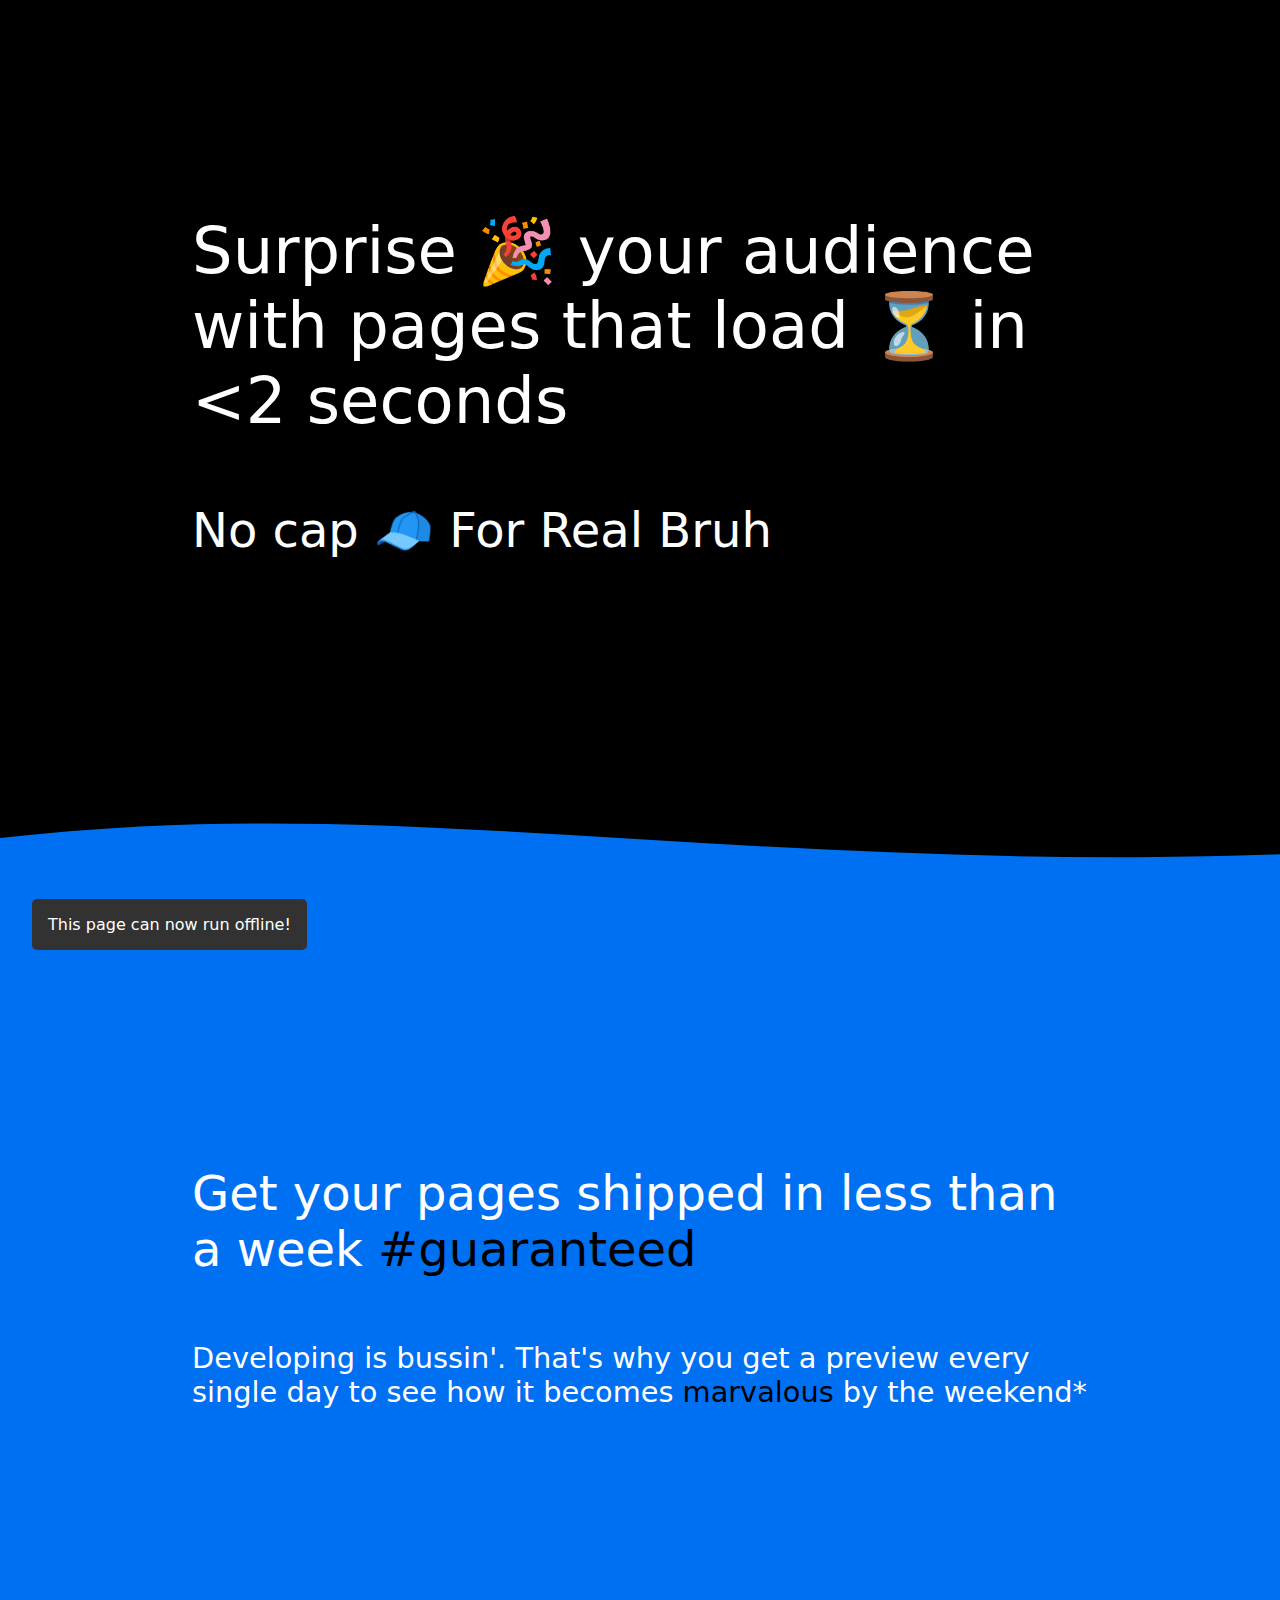
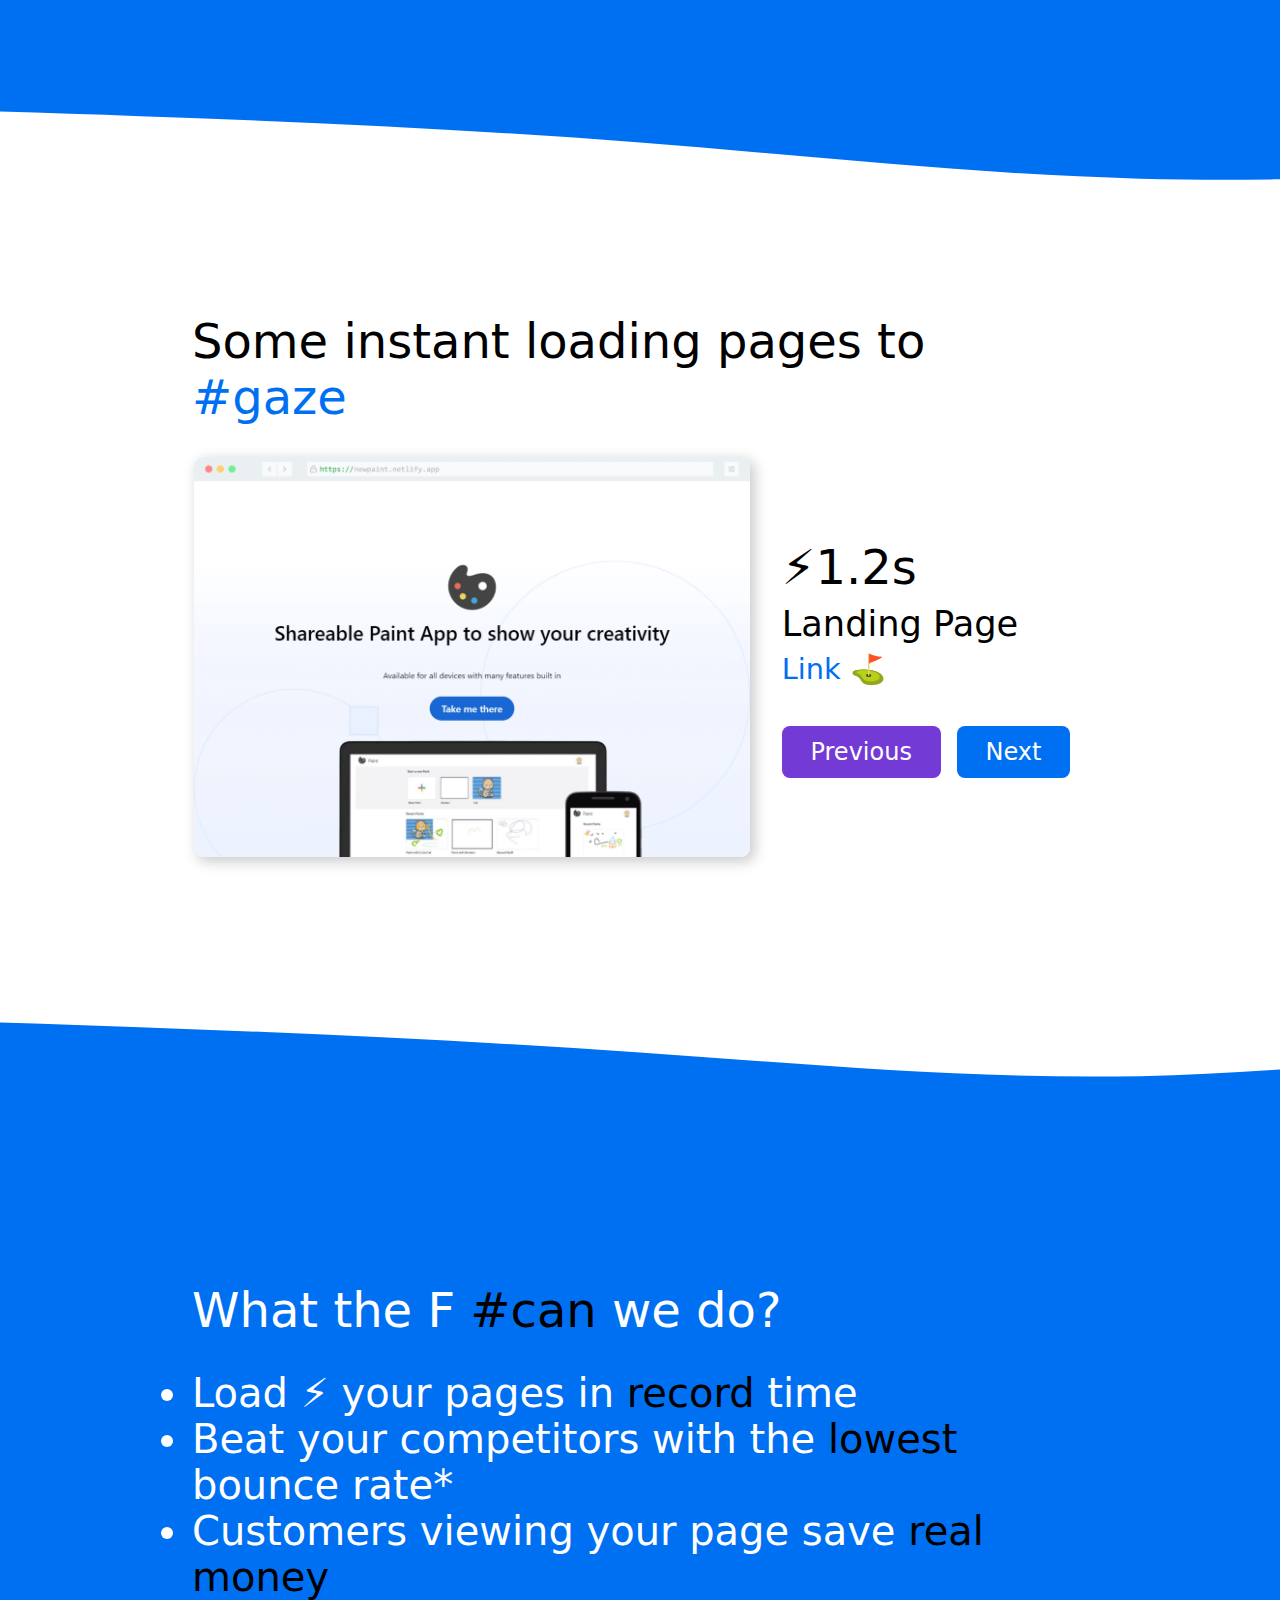
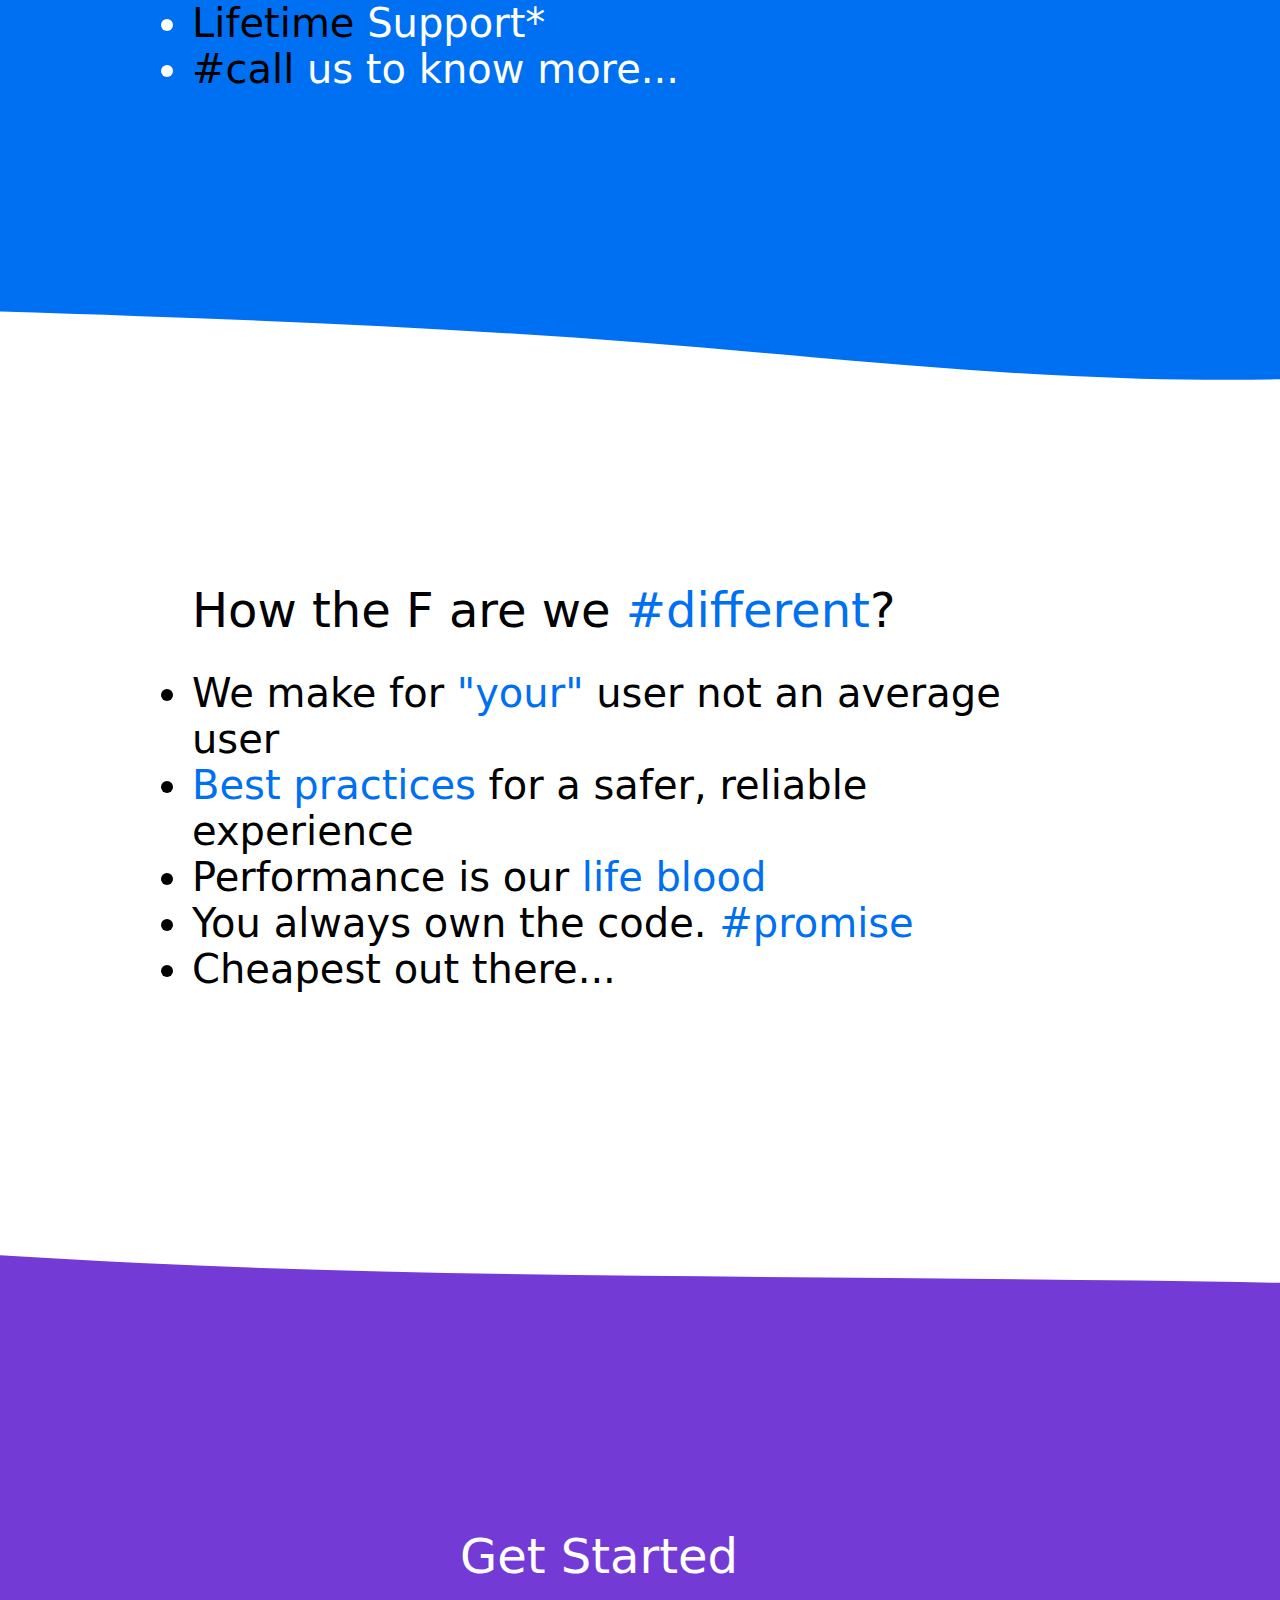
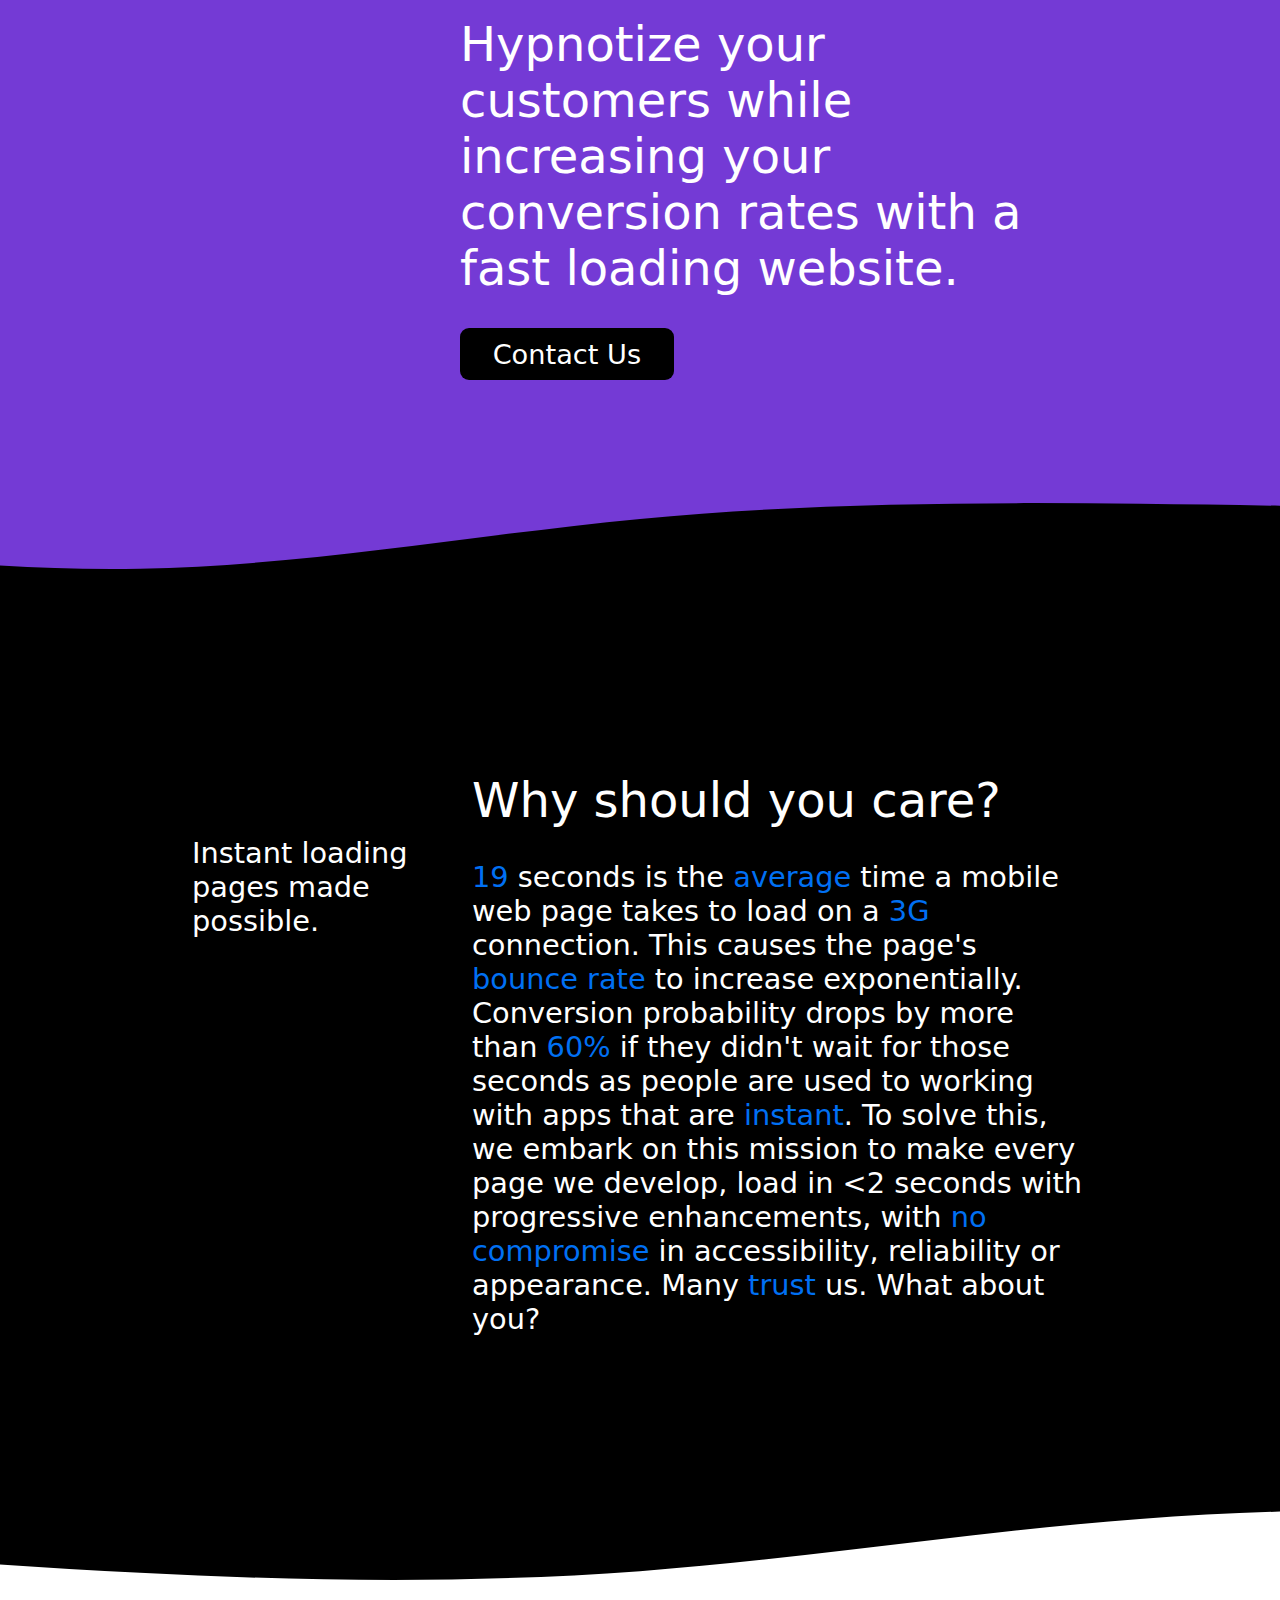
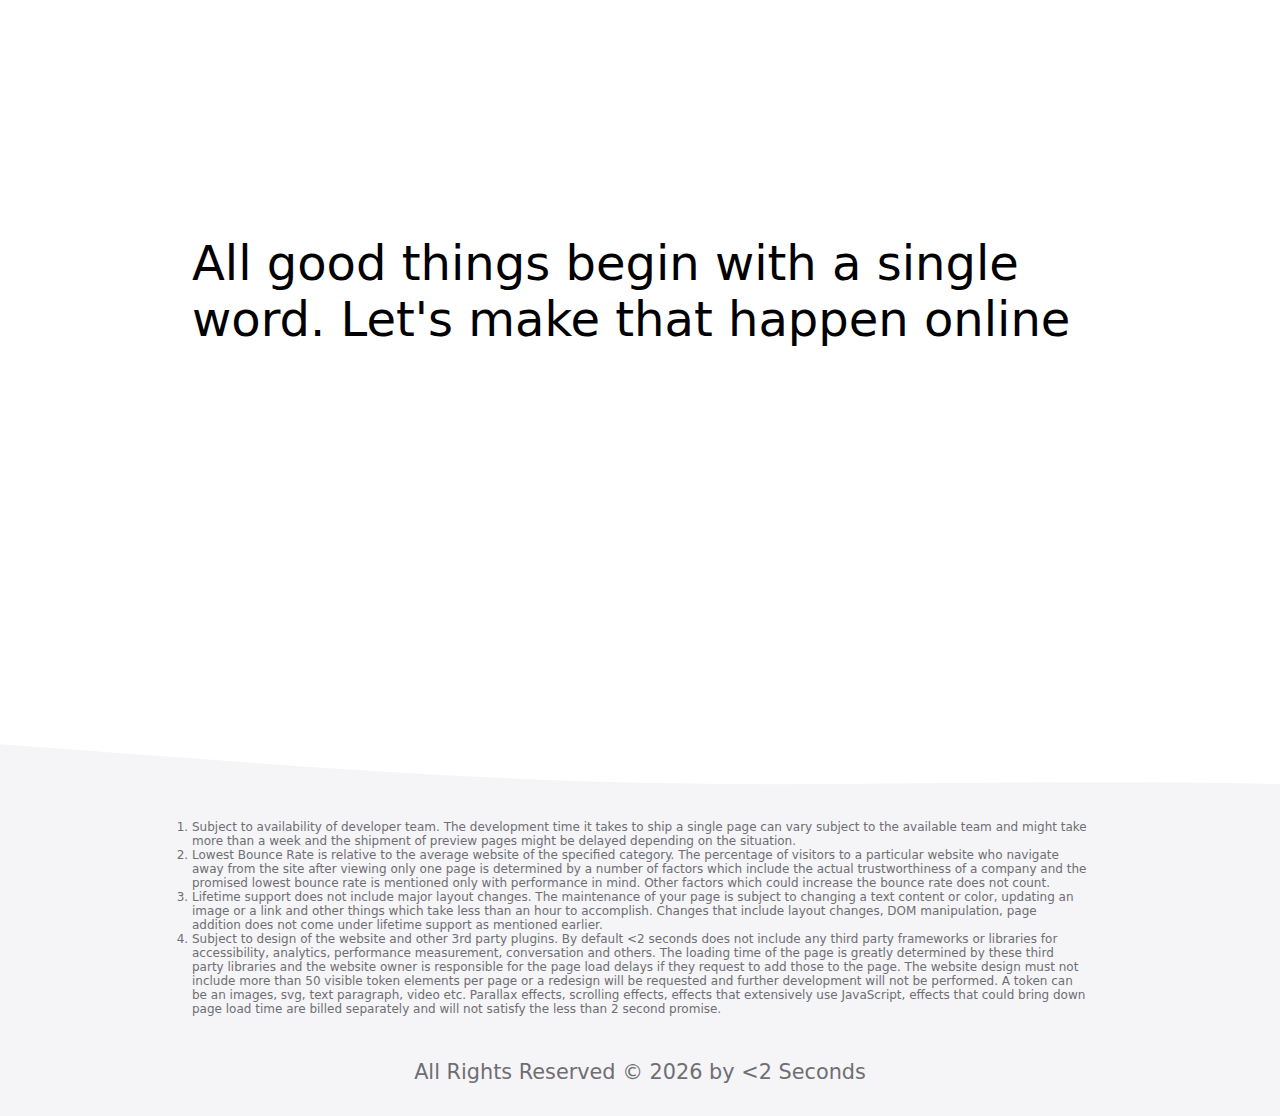
==== startPage.html @ ac59248f "Replaced hardcoded value `5` to `pages.length`" ====
<!DOCTYPE html>
<html lang="en">
<head>
    <meta charset="UTF-8">
    <meta name="viewport" content="width=device-width, initial-scale=1.0">
    <meta name="description" content="Bussin Pages that load in less than 2 seconds">
    <meta name="keywords" content="Less than 2 seconds. Load your pages in less than two seconds, 2 seconds, load">
    <meta name="theme-color" content="#000000"/>
    <link rel="shortcut icon" href="/favicon.ico" type="image/x-icon">
    <link rel="apple-touch-icon" href="/apple-touch-icon.png">
    <link rel="stylesheet" href="/style.css">
    <title>&lt;2 seconds</title>
</head>
<body>
    <div class="wrapper">
        <div class="firstSlide">

            <div class="slideContent paddingTop5RMo">
                <span class="flashLine firstFlashLine">
                    Surprise 🎉 your audience with pages that load ⏳ in <br> &lt;2 seconds
                </span>

                <span class="smallFlashLine">
                    No cap 🧢 For Real Bruh
                </span>
                <span class="extraSpace"></span>
            </div>
            <div class="section blackToBlue"></div>

        </div>
        <div class="firstSlide blueBG">
            <div class="slideContent">
                <span class="flashLine">
                    Get your pages shipped in less than a week <span class="black">#guaranteed</span>
                </span>

                <span class="descriptorFlashLine">
                    Developing is bussin'. That's why you get a preview every single day to see how it becomes <span class="black">marvalous</span> by the weekend*
                </span>
                <span class="extraSpace"></span>
            </div>
            <div class="section blueToWhite"></div>
        </div>
        <div class="secondSlide flexCenterAll">
            <div class="slideContent">
                <span class="flashLine">
                    Some instant loading pages to <span class="blue">#gaze</span>
                </span>

                <div class="sitesContainer">
                    <div class="contentPhase">
                        <div class="siteImageContainer">
                            <img loading="lazy" src="/pages/paint.webp" alt="Paint" height="400" width="556">
                        </div>
                        <div class="siteInfoContainer">
                            <span class="pageSpeed">⚡1.2s</span>
                            <span class="pageType">Landing Page</span>
                            <a class="pageLocation" rel="noopener noreferrer" href="https://newpaint.netlify.app">Link ⛳</a>
                            <div class="controlPhase">
                                <button type="button" class="prevButton" data-prev="1" aria-label="prev">Previous</button>
                                <button type="button" class="nextButton" data-prev="1" aria-label="next">Next</button>
                            </div>
                        </div>
                    </div>
                    
                </div>
                <span class="extraSpace"></span>
            </div>
            <div class="section whiteToBlue"></div>
        </div>
        <div class="secondSlide blueBG flexCenterAll">
            <div class="slideContent">
                <span class="flashLine">
                    What the F <span class="black">#can</span> we do?
                </span>

                <span class="smallerFlashLine">
                    <ul class="unorderedList">
                        <li>Load ⚡ your pages in <span class="black">record</span> time</li>
                        <li>Beat your competitors with the <span class="black">lowest</span> bounce rate*</li>
                        <li>Customers viewing your page save <span class="black">real money</span></li>
                        <li><span class="black">Lifetime</span> Support* </li>
                        <li><span class="black">#call</span> us to know more...</li>
                    </ul>
                </span>
                <span class="extraSpace"></span>
            </div>
            <div class="section blueToWhite"></div>
        </div>
        
        <div class="secondSlide flexCenterAll">
            <div class="slideContent">
                <span class="flashLine">
                    How the F are we <span class="blue">#different</span>?
                </span>

                <span class="smallerFlashLine">
                    <ul class="unorderedList">
                        <li>We make for <span class="blue">"your"</span> user not an average user</li>
                        <li><span class="blue">Best practices</span> for a safer, reliable experience</li>
                        <li>Performance is our <span class="blue">life blood</span></li>
                        <li>You always own the code. <span class="blue">#promise</span></li>
                        <li>Cheapest out there...</li>
                    </ul>
                </span>
                <span class="extraSpace"></span>
            </div>
            <div class="section whiteToPurple"></div>
        </div>
        
        <div class="secondSlide flexCenterAll purpleBG contactSlide">
            <div class="slideContent">
                <div class="aboutLeft">
                    <img loading="lazy" src="/lightning.webp" alt="Lightning" height="220" width="220">
                </div>
                <div class="aboutRight center">
                    <div class="flashLine">Get Started</div>
                    <div class="smallFlashLine">Hypnotize your customers while increasing your conversion rates with a fast loading website.</div>
                    <button type="button" aria-label="Contact Us" class="contactUsButton">Contact Us</button>
                </div>
            </div>
            <span class="extraSpace"></span>
            <div class="section purpleToBlack"></div>
        </div>
        
        <div class="secondSlide flexCenterAll blackBG">
            <div class="slideContent">
                <div class="whyLeft">
                    <img loading="lazy" src="/fullLogo.webp" alt="Full Logo" height="64" width="256">
                    <span class="descriptorFlashLine">
                        Instant loading pages made possible.
                    </span>
                </div>
                <div class="whyRight">
                    <div class="flashLine">
                        Why should you care?
                    </div>
                    <div class="descriptorFlashLine">
                        <span class="blue">19</span> seconds is the <span class="blue">average</span> time a mobile web page takes to load on a <span class="blue">3G</span> connection.
                        This causes the page's <span class="blue">bounce rate</span> to increase exponentially. 
                        Conversion probability drops by more than <span class="blue">60%</span> if they didn't wait for those seconds as people are used to working with apps that are <span class="blue">instant</span>. 
                        To solve this, we embark on this mission to make every page we develop, load in &lt;2 seconds with progressive enhancements, with <span class="blue">no compromise</span> in accessibility, reliability or appearance. 
                        Many <span class="blue">trust</span> us. What about you?
                    </div>
                </div>
            </div>
        </div>
        <div class="secondSlide flexCenterAll">
            <div class="slideContent">
                <span class="flashLine">All good things begin with a single word. Let's make that happen online</span>
                <div class="contactLogos">
                    <a href="https://facebook.com" rel="noopener noreferrer">
                        <img loading="lazy" src="/icons/facebook.svg" alt="Facebook" height="90" width="90">
                    </a>
                    <a href="https://instagram.com" rel="noopener noreferrer">
                        <img loading="lazy" src="/icons/instagram.svg" alt="instagram" height="90" width="90">
                    </a>
                    <a href="https://github.com" rel="noopener noreferrer">
                        <img loading="lazy" src="/icons/github.svg" alt="github" height="90" width="90">
                    </a>
                    <a href="mailto:tharunoptimus@proton.me" rel="noopener noreferrer">
                        <img loading="lazy" src="/icons/outlook.svg" alt="Mail" height="90" width="90">
                    </a>
                </div>
            </div>

            <div class="section blackToWhite"></div>
            <div class="section whiteToGray"></div>
        </div>

        <div class="secondSlide grayBG">
            <div class="slideContent">
                <ol class="asterisk">
                    <li>Subject to availability of developer team. The development time it takes to ship a single page can vary subject to the available team and might take more than a week and the shipment of preview pages might be delayed depending on the situation.</li>
                    <li>Lowest Bounce Rate is relative to the average website of the specified category. The percentage of visitors to a particular website who navigate away from the site after viewing only one page is determined by a number of factors which include the actual trustworthiness of a company and the promised lowest bounce rate is mentioned only with performance in mind. Other factors which could increase the bounce rate does not count.</li>
                    <li>Lifetime support does not include major layout changes. The maintenance of your page is subject to changing a text content or color, updating an image or a link and other things which take less than an hour to accomplish. Changes that include layout changes, DOM manipulation, page addition does not come under lifetime support as mentioned earlier.</li>
                    <li>Subject to design of the website and other 3rd party plugins. By default &lt;2 seconds does not include any third party frameworks or libraries for accessibility, analytics, performance measurement, conversation and others. The loading time of the page is greatly determined by these third party libraries and the website owner is responsible for the page load delays if they request to add those to the page. The website design must not include more than 50 visible token elements per page or a redesign will be requested and further development will not be performed. A token can be an images, svg, text paragraph, video etc. Parallax effects, scrolling effects, effects that extensively use JavaScript, effects that could bring down page load time are billed separately and will not satisfy the less than 2 second promise.</li>
                </ol>


                <div class="rightsReserved">All Rights Reserved © 2022 by &lt;2 Seconds</div>
            </div>
        </div>

    </div>
    <script defer>
        function stat(e){let t=` <div class="materialStatus"><span>${e}</span></div>`;t=(new DOMParser).parseFromString(t,"text/html"),t=t.querySelector("div.materialStatus"),document.body.appendChild(t),setTimeout(()=>{t.style.animation="closeMaterialStatus 0.2s linear 5s 1 forwards"},5e3)}let qs=e=>document.querySelector(e),pages=[{src:"/pages/paint.webp",speed:1.2,type:"Landing Page",location:"https://newpaint.netlify.app",name:"Paint"},{src:"/pages/blog.webp",speed:1.6,type:"Blog",location:"https://thatblog.netlify.app",name:"That Blog"},{src:"/pages/fire.webp",speed:1.7,type:"Brand Page",location:"https://fireoauth.netlify.app",name:"Fire OAuth"},{src:"/pages/cool.webp",speed:.8,type:"Code Generator",location:"https://coolsw.pages.dev",name:"Cool SW"},{src:"/pages/idly.webp",speed:1.4,type:"Landing Page",location:"https://idly1.netlify.app",name:"Idly"},{src:"/pages/privacy.webp",speed:1.1,type:"Brand Page",location:"https://privacydefenders.pages.dev",name:"Privacy Defenders"}],fa=e=>{let t="",a=pages[e-1];return t+=`<div class="contentPhase">\n<div class="siteImageContainer">\n<img src="${a.src}" alt="${a.name}" height="400" width="556">\n</div>\n<div class="siteInfoContainer">\n<span class="pageSpeed">⚡${a.speed}s</span>\n<span class="pageType">${a.type}</span>\n<a class="pageLocation" rel="noopener noreferrer" href="${a.location}">Link ⛳</a>\n<div class="controlPhase">\n<button type="button" class="prevButton" data-prev="${e}" aria-label="prev">Previous</button>\n<button type="button" class="nextButton" data-prev="${e}" aria-label="next">Next</button>\n</div>\n</div>\n</div>`,t};document.addEventListener("click",e=>{let t=e.target;if(t.classList.contains("prevButton")||t.classList.contains("nextButton")){let a=t.dataset.prev,n=a;t.classList.contains("prevButton")?n--:n++,n<=0&&(n=pages.length),n>pages.length&&(n=1);let s=fa(n);qs(".sitesContainer").innerHTML=s,e.stopPropagation()}}),qs(".rightsReserved").textContent=`All Rights Reserved © ${(new Date).getFullYear()} by <2 Seconds`;
    </script>
    <script defer>
        if ('serviceWorker' in navigator) {
            window.addEventListener('load', () => {
                navigator.serviceWorker.register('/sw.js')
                    .then((reg) => {
                        console.debug('Success: ', reg.scope)
                        if(localStorage.getItem("offline") != null) return
                        localStorage.setItem("offline", "true")
                        stat("This page can now run offline!")
                    })
                    .catch((err) => console.debug('Failure: ', err))
            })
        }
    </script>
</body>
</html>
---- style.css ----
:root {
    --black: #000000;
    --lightBlack: #444444;
    --veryLightBlack: #6e6e73;
    --white: #FFFFFF;
    --yellow: #ffc93a;
    --blue: #0070f3;
    --gray: #f5f5f7;
    --purple: #743ad5;
    --purpleHover: #672cce;
    --blueHover: #0066db;
    --backgroundRed: #f44336;
    --backgroundRedHover: #f32a1b;
    --boxShadowBlack: #44444444;
}

@font-face {
    font-family: "Regular";
    src: url(/regular.woff2) format("woff2");
    font-display: 500;
    font-display: swap;
}

body, html {
    margin: 0;
    padding: 0;
    min-height: 100vh;
    font-family: "Regular", system-ui, -apple-system, BlinkMacSystemFont, 'Segoe UI', Roboto, Oxygen, Ubuntu, Cantarell, 'Open Sans', 'Helvetica Neue', sans-serif;
    position: relative;
}

button {
    font-family: "Regular", system-ui, -apple-system, BlinkMacSystemFont, 'Segoe UI', Roboto, Oxygen, Ubuntu, Cantarell, 'Open Sans', 'Helvetica Neue', sans-serif;
}

span.extraSpace {
    height: 15vh;
}

.wrapper {
    min-height: 100vh;
    display: -webkit-box;
    display: -ms-flexbox;
    display: flex;
    -webkit-box-orient: vertical;
    -webkit-box-direction: normal;
        -ms-flex-direction: column;
            flex-direction: column;
}

.firstSlide {
    position: relative;
    background-color: var(--black);
    display: -webkit-box;
    display: -ms-flexbox;
    display: flex;
    -webkit-box-orient: vertical;
    -webkit-box-direction: normal;
        -ms-flex-direction: column;
            flex-direction: column;
    -webkit-box-align: center;
        -ms-flex-align: center;
            align-items: center;
    -webkit-box-pack: center;
        -ms-flex-pack: center;
            justify-content: center;
    min-height: 100vh;
    color: var(--white);
}

@media screen and (max-width: 480px) {
    .topBar { left: unset; }
}

.firstSlide .slideContent,
.secondSlide .slideContent {
    padding-top: 0.5rem;
    display: -webkit-box;
    display: -ms-flexbox;
    display: flex;
    -webkit-box-orient: vertical;
    -webkit-box-direction: normal;
        -ms-flex-direction: column;
            flex-direction: column;
    max-width: 70vw;
    margin: 0 auto;
}

.actualLine {
    display: -webkit-box;
    display: -ms-flexbox;
    display: flex;
    -ms-flex-wrap: wrap;
        flex-wrap: wrap;
    -webkit-box-align: center;
        -ms-flex-align: center;
            align-items: center;
}

.firstSlide .slideContent .flashLine.firstFlashLine {
    font-size: 4rem;
}


@media screen and (max-width: 480px) {
    .firstSlide .slideContent .flashLine.firstFlashLine {
        font-size: 3rem;
    }
    
}

.firstSlide .slideContent .flashLine{
    font-size: 3rem;
    padding-bottom: 4rem;
    -webkit-box-align: center;
        -ms-flex-align: center;
            align-items: center;
}

.secondSlide .slideContent .flashLine {
    font-size: 3rem;
    padding-bottom: 2rem;
    -webkit-box-align: center;
        -ms-flex-align: center;
            align-items: center;

}

.firstSlide .slideContent .smallFlashLine,
.secondSlide .slideContent .smallFlashLine {
    font-size: 2rem;
}

.firstSlide .slideContent .smallerFlashLine,
.secondSlide .slideContent .smallerFlashLine {
    font-size: 1.9rem;
}

.firstSlide .slideContent .descriptorFlashLine,
.secondSlide .slideContent .descriptorFlashLine {
    font-size: 1.8rem;
}

@media screen and (min-width: 1200px) {
    .firstSlide .slideContent .smallFlashLine,
    .secondSlide .slideContent .smallFlashLine {
        font-size: 3rem;
    }
    
    .firstSlide .slideContent .smallerFlashLine,
    .secondSlide .slideContent .smallerFlashLine {
        font-size: 2.5rem;
    }
    
}


.black {
    color: var(--black);
}

.blue {
    color: var(--blue);
}

.blueBG {
    background-color: var(--blue);
}

.purpleBG {
    background-color: var(--purple);
}

.section {
    position: absolute;
    bottom: 0;
    margin-top: 3rem;
    min-height: 100px;
    width: 100%;
}

.blackToBlue {
    background: no-repeat center center;
    background-image: url("data:image/svg+xml,%3Csvg id='visual' viewBox='0 0 4000 200' width='4000' height='200' xmlns='http://www.w3.org/2000/svg' xmlns:xlink='http://www.w3.org/1999/xlink' version='1.1'%3E%3Crect x='0' y='0' width='4000' height='200' fill='%23000'%3E%3C/rect%3E%3Cpath d='M0 185L166.7 156.3C333.3 127.7 666.7 70.3 1000 53C1333.3 35.7 1666.7 58.3 2000 78.5C2333.3 98.7 2666.7 116.3 3000 114.3C3333.3 112.3 3666.7 90.7 3833.3 79.8L4000 69L4000 201L3833.3 201C3666.7 201 3333.3 201 3000 201C2666.7 201 2333.3 201 2000 201C1666.7 201 1333.3 201 1000 201C666.7 201 333.3 201 166.7 201L0 201Z' fill='%230070f3' stroke-linecap='round' stroke-linejoin='miter'%3E%3C/path%3E%3C/svg%3E");
    background-size: cover;
}

.blueToWhite {
    background: no-repeat center center;
    background-image: url("data:image/svg+xml,%3Csvg id='visual' viewBox='0 0 4000 200' width='4000' height='200' xmlns='http://www.w3.org/2000/svg' xmlns:xlink='http://www.w3.org/1999/xlink' version='1.1'%3E%3Crect x='0' y='0' width='4000' height='200' fill='%230070f3'%3E%3C/rect%3E%3Cpath d='M0 4L166.7 8.2C333.3 12.3 666.7 20.7 1000 32.3C1333.3 44 1666.7 59 2000 85.2C2333.3 111.3 2666.7 148.7 3000 157.3C3333.3 166 3666.7 146 3833.3 136L4000 126L4000 201L3833.3 201C3666.7 201 3333.3 201 3000 201C2666.7 201 2333.3 201 2000 201C1666.7 201 1333.3 201 1000 201C666.7 201 333.3 201 166.7 201L0 201Z' fill='%23fff' stroke-linecap='round' stroke-linejoin='miter'%3E%3C/path%3E%3C/svg%3E");
    background-size: cover;
}

.whiteToBlue {
    background: no-repeat center center;
    background-image: url("data:image/svg+xml,%3Csvg id='visual' viewBox='0 0 4000 200' width='4000' height='200' xmlns='http://www.w3.org/2000/svg' xmlns:xlink='http://www.w3.org/1999/xlink' version='1.1'%3E%3Crect x='0' y='0' width='4000' height='200' fill='%23fff'%3E%3C/rect%3E%3Cpath d='M0 25L166.7 29.3C333.3 33.7 666.7 42.3 1000 54.3C1333.3 66.3 1666.7 81.7 2000 104.8C2333.3 128 2666.7 159 3000 152.3C3333.3 145.7 3666.7 101.3 3833.3 79.2L4000 57L4000 201L3833.3 201C3666.7 201 3333.3 201 3000 201C2666.7 201 2333.3 201 2000 201C1666.7 201 1333.3 201 1000 201C666.7 201 333.3 201 166.7 201L0 201Z' fill='%230070f3' stroke-linecap='round' stroke-linejoin='miter'%3E%3C/path%3E%3C/svg%3E");
    background-size: cover;
}

.whiteToPurple {
    background: no-repeat center center;
    background-image: url("data:image/svg+xml,%3Csvg id='visual' viewBox='0 0 4000 200' width='4000' height='200' xmlns='http://www.w3.org/2000/svg' xmlns:xlink='http://www.w3.org/1999/xlink' version='1.1'%3E%3Crect x='0' y='0' width='4000' height='200' fill='%23fff'%3E%3C/rect%3E%3Cpath d='M0 58L166.7 71C333.3 84 666.7 110 1000 126C1333.3 142 1666.7 148 2000 151.7C2333.3 155.3 2666.7 156.7 3000 161.2C3333.3 165.7 3666.7 173.3 3833.3 177.2L4000 181L4000 201L3833.3 201C3666.7 201 3333.3 201 3000 201C2666.7 201 2333.3 201 2000 201C1666.7 201 1333.3 201 1000 201C666.7 201 333.3 201 166.7 201L0 201Z' fill='%23743ad5' stroke-linecap='round' stroke-linejoin='miter'%3E%3C/path%3E%3C/svg%3E");
    background-size: cover;
}

.purpleToBlack {
    background: no-repeat center center;
    background-image: url("data:image/svg+xml,%3Csvg id='visual' viewBox='0 0 4000 200' width='4000' height='200' xmlns='http://www.w3.org/2000/svg' xmlns:xlink='http://www.w3.org/1999/xlink' version='1.1'%3E%3Crect x='0' y='0' width='4000' height='200' fill='%23743ad5'%3E%3C/rect%3E%3Cpath d='M0 45L166.7 69.7C333.3 94.3 666.7 143.7 1000 137.5C1333.3 131.3 1666.7 69.7 2000 37.8C2333.3 6 2666.7 4 3000 7.5C3333.3 11 3666.7 20 3833.3 24.5L4000 29L4000 201L3833.3 201C3666.7 201 3333.3 201 3000 201C2666.7 201 2333.3 201 2000 201C1666.7 201 1333.3 201 1000 201C666.7 201 333.3 201 166.7 201L0 201Z' fill='%23000' stroke-linecap='round' stroke-linejoin='miter'%3E%3C/path%3E%3C/svg%3E");
    background-size: cover;
}

.blackToWhite {
    background: no-repeat center center;
    background-image: url("data:image/svg+xml,%3Csvg id='visual' viewBox='0 0 4000 200' width='4000' height='200' xmlns='http://www.w3.org/2000/svg' xmlns:xlink='http://www.w3.org/1999/xlink' version='1.1'%3E%3Crect x='0' y='0' width='4000' height='200' fill='%23000'%3E%3C/rect%3E%3Cpath d='M0 70L166.7 84.7C333.3 99.3 666.7 128.7 1000 145.7C1333.3 162.7 1666.7 167.3 2000 142.3C2333.3 117.3 2666.7 62.7 3000 37.8C3333.3 13 3666.7 18 3833.3 20.5L4000 23L4000 201L3833.3 201C3666.7 201 3333.3 201 3000 201C2666.7 201 2333.3 201 2000 201C1666.7 201 1333.3 201 1000 201C666.7 201 333.3 201 166.7 201L0 201Z' fill='%23fff' stroke-linecap='round' stroke-linejoin='miter'%3E%3C/path%3E%3C/svg%3E");
    background-size: cover;
    bottom: unset;
    top: 0;
    margin-top: unset;
}

.whiteToGray {
    background: no-repeat center center;
    background-image: url("data:image/svg+xml,%3Csvg id='visual' viewBox='0 0 4000 200' width='4000' height='200' xmlns='http://www.w3.org/2000/svg' xmlns:xlink='http://www.w3.org/1999/xlink' version='1.1'%3E%3Crect x='0' y='0' width='4000' height='200' fill='%23fff'%3E%3C/rect%3E%3Cpath d='M0 36L166.7 48.2C333.3 60.3 666.7 84.7 1000 109.2C1333.3 133.7 1666.7 158.3 2000 165.7C2333.3 173 2666.7 163 3000 164.5C3333.3 166 3666.7 179 3833.3 185.5L4000 192L4000 201L3833.3 201C3666.7 201 3333.3 201 3000 201C2666.7 201 2333.3 201 2000 201C1666.7 201 1333.3 201 1000 201C666.7 201 333.3 201 166.7 201L0 201Z' fill='%23f5f5f7' stroke-linecap='round' stroke-linejoin='miter'%3E%3C/path%3E%3C/svg%3E");
    background-size: cover;
}

@media screen and (max-width: 480px) {
    .paddingTop5RMo {
        padding-top: 3rem;
    }
    .firstSlide .slideContent .flashLine,
    .secondSlide .slideContent .flashLine {
        font-size: 2.5rem;
        padding-bottom: 1rem;
    }
    
    .firstSlide .slideContent .smallFlashLine,
    .secondSlide .slideContent .smallFlashLine {
        font-size: 1.8rem;
    }
    
    .firstSlide .slideContent .smallerFlashLine,
    .secondSlide .slideContent .smallerFlashLine {
        font-size: 1.8rem;
    }
    
    .firstSlide .slideContent .descriptorFlashLine,
    .secondSlide .slideContent .descriptorFlashLine {
        font-size: 1.3rem;
    }
}

.flexCenter {
    display: -webkit-box;
    display: -ms-flexbox;
    display: flex;
    -webkit-box-pack: center;
        -ms-flex-pack: center;
            justify-content: center;
}

.secondSlide {
    background-color: var(--white);
    min-height: 100vh;
    position: relative;
}

.flexCenterAll {
    display: -webkit-box;
    display: -ms-flexbox;
    display: flex;
    -webkit-box-align: center;
        -ms-flex-align: center;
            align-items: center;
    -webkit-box-pack: center;
        -ms-flex-pack: center;
            justify-content: center;
}

.sitesContainer {
    display: -webkit-box;
    display: -ms-flexbox;
    display: flex;
    -webkit-box-orient: vertical;
    -webkit-box-direction: normal;
        -ms-flex-direction: column;
            flex-direction: column;
    -webkit-box-align: center;
        -ms-flex-align: center;
            align-items: center;
    -webkit-box-pack: center;
        -ms-flex-pack: center;
            justify-content: center;
}

.contentPhase {
    display: -webkit-box;
    display: -ms-flexbox;
    display: flex;
    -webkit-box-align: center;
        -ms-flex-align: center;
            align-items: center;
    -webkit-box-pack: center;
        -ms-flex-pack: center;
            justify-content: center;
}

.contentPhase img {
    width: auto;
    border-radius: 9px;
    -webkit-box-shadow: 4px 4px 13px 1px var(--boxShadowBlack);
            box-shadow: 4px 4px 13px 1px var(--boxShadowBlack);
}

.contentPhase .siteInfoContainer {
    padding-left: 2rem;
    display: -webkit-box;
    display: -ms-flexbox;
    display: flex;
    -webkit-box-orient: vertical;
    -webkit-box-direction: normal;
        -ms-flex-direction: column;
            flex-direction: column;
    font-size: 1.8rem;
}

.controlPhase {
    display: -webkit-box;
    display: -ms-flexbox;
    display: flex;
    -webkit-box-align: center;
        -ms-flex-align: center;
            align-items: center;
    padding-top: 2rem;
}

.controlPhase button {
    padding: 0.5em 1.2em;
    border: 0;
    border-radius: 8px;
    font-size: 1.5rem;
    color: var(--white);
    margin-right: 1rem;
    cursor: pointer;
}

@media screen and (max-width: 480px) {

    .controlPhase {
        padding-top: 0.8rem;
    }
    .controlPhase button {
        font-size: 1.1rem;
    }
}

.controlPhase button:active {
    -webkit-transform: translateY(3px);
        -ms-transform: translateY(3px);
            transform: translateY(3px);
    -webkit-transition: -webkit-transform 0.1s linear;
    transition: -webkit-transform 0.1s linear;
    -o-transition: transform 0.1s linear;
    transition: transform 0.1s linear;
    transition: transform 0.1s linear, -webkit-transform 0.1s linear;
}

.prevButton {
    background-color: var(--purple);
}

.nextButton {
    background-color: var(--blue);
}

.prevButton:hover {
    background-color: var(--purpleHover);
}

.nextButton:hover {
    background-color: var(--blueHover);
}

.pageSpeed, .pageType, .pageLocation {
    padding-bottom: 0.5rem;
}

.pageSpeed {
    font-size: 3rem;
}

.pageType {
    font-size: 2.2rem;
}

.pageLocation {
    text-decoration: none;
    color: var(--blue);
    font-size: 1.8rem;
}

@media screen and ( min-height: 1000px ) { 
    .contentPhase img {
        height: 350px;
    }
    .contentPhase {
        -webkit-box-orient: vertical;
        -webkit-box-direction: normal;
            -ms-flex-direction: column;
                flex-direction: column;
    }
    .siteInfoContainer {
        padding-top: 0.5rem;
    }
    .pageSpeed, .pageType, .pageLocation {
        text-align: center;
    }
}

@media screen and ( min-height: 1100px ) { 
    .contentPhase img {
        height: 500px;
    }
}

@media screen and ( min-height: 1300px ) { 
    .contentPhase img {
        height: 600px;
    }
    .siteInfoContainer {
        padding-top: 2rem;
    }
}

@media screen and (max-width: 480px) {
    .contentPhase img {
        height: 230px;
    }
    .contentPhase {
        -webkit-box-orient: vertical;
        -webkit-box-direction: normal;
            -ms-flex-direction: column;
                flex-direction: column;
    }
    .siteInfoContainer {
        padding-top: 0.5rem;
    }
    .pageSpeed, .pageType, .pageLocation {
        text-align: center;
    }
    .pageSpeed {
        font-size: 1.4rem;
    }

    .pageType {
        font-size: 1.2rem;
    }

    .pageLocation {
        font-size: 1.1rem;
    }
    .contentPhase .siteInfoContainer {
        padding-left: unset;
    }
}

@media screen and (max-width: 300px) {
    .contentPhase img {
        height: 128px;
    }
}

.secondSlide.blueBG {
    background-color: var(--blue);
    color: var(--white);
}

.secondSlide.purpleBG {
    background-color: var(--purple);
    color: var(--white);
}

.secondSlide.blackBG {
    background-color: var(--black);
    color: var(--white);
}

.secondSlide.grayBG {
    background-color: var(--gray);
    color: var(--veryLightBlack);
    min-height: unset;
}

.secondSlide.purpleBG .slideContent,
.secondSlide.blackBG .slideContent  {
    display: -webkit-box;
    display: -ms-flexbox;
    display: flex;
    -webkit-box-align: start;
        -ms-flex-align: start;
            align-items: flex-start;
    -webkit-box-pack: center;
        -ms-flex-pack: center;
            justify-content: center;
    -webkit-box-orient: horizontal;
    -webkit-box-direction: normal;
        -ms-flex-direction: row;
            flex-direction: row;
}

.unorderedList {
    padding-left: 0;
    margin: 0;
}

.aboutLeft {
    padding-right: 3rem;
}

.aboutLeft img {
    border-radius: 14px;
}

@media screen and (max-width: 480px) {
    .secondSlide.purpleBG .slideContent,
    .secondSlide.blackBG .slideContent  {
        -webkit-box-orient: vertical;
        -webkit-box-direction: normal;
            -ms-flex-direction: column;
                flex-direction: column;
    }
    .aboutLeft img {
        height: 120px;
        width: 120px;
    }
    .whyLeft {
        padding-right: unset;
    }
    .aboutLeft {
        padding-right: unset;
        display: -webkit-box;
        display: -ms-flexbox;
        display: flex;
        width: 100%;
        -webkit-box-pack: center;
            -ms-flex-pack: center;
                justify-content: center;
        -webkit-box-align: center;
            -ms-flex-align: center;
                align-items: center;
    }
    .center {
        text-align: center;
    }
}

.contactUsButton {
    background-color: var(--black);
    padding: 0.4em 1.2em;
    border: 0;
    border-radius: 9px;
    color: var(--white);
    margin-top: 2rem;
    font-size: 1.7rem;
    cursor: pointer;
}

.contactUsButton:hover {
    background-color: rgba(0, 0, 0, 0.462);
}

.whyLeft {
    display: -webkit-box;
    display: -ms-flexbox;
    display: flex;
    -webkit-box-orient: vertical;
    -webkit-box-direction: normal;
        -ms-flex-direction: column;
            flex-direction: column;
    padding-right: 1.5rem;
    padding-bottom: 1rem;
}

@media screen and ( min-height: 1000px ) { 
    .secondSlide.blackBG .slideContent  {
        -webkit-box-orient: vertical;
        -webkit-box-direction: normal;
            -ms-flex-direction: column;
                flex-direction: column;
    }
}

.contactLogos {
    display: -webkit-box;
    display: -ms-flexbox;
    display: flex;
    -webkit-box-align: center;
        -ms-flex-align: center;
            align-items: center;
}

@media screen and (max-width: 480px) {
    .contactLogos img {
        height: 60px;
        width: 60px;
    }
}

.asterisk {
    padding-left: 0;
    font-size: 0.75rem;
}

.rightsReserved {
    text-align: center;
    font-size: 1.3rem;
    padding-top: 2rem;
    padding-bottom: 2rem;
}

@media (width: 540px), (width: 720px) {
    .contentPhase {
        -webkit-box-orient: vertical;
        -webkit-box-direction: normal;
            -ms-flex-direction: column;
                flex-direction: column;
    }
    .contentPhase img {
        height: auto;
        width: 500px;
    }
    .aboutLeft img {
        height: 170px;
        width: 170px;
    }
    .contactSlide {
        -webkit-box-orient: vertical;
        -webkit-box-direction: normal;
            -ms-flex-direction: column;
                flex-direction: column;
    }
    span.extraSpace {
        height: 20vh;
    }
}

@media (width: 320px) {
    span.extraSpace {
        height: 20vh;
    }
}

.materialStatus {
    position: fixed;
    bottom: -50px;
    display: -webkit-box;
    display: -ms-flexbox;
    display: flex;
    padding: 1rem;
    border: 0;
    border-radius: 5px;
    background-color: #323232;
    color: white;
    left: 2rem;
    animation: closeMaterialStatus 0.2s linear 1 reverse forwards;
}

@media screen and (max-width: 480px) {
    .materialStatus {
        width: 85vw;
        left: 50%;
        -webkit-transform: translate(-50%);
            -ms-transform: translate(-50%);
                transform: translate(-50%);
    }
}

@-webkit-keyframes closeMaterialStatus {
    0% {
        bottom: 30px;
    }
    25% {
        bottom: 15px;
    }
    50% {
        bottom: 0px;
    }
    75% {
        bottom: -30px;
    }
    100% {
        bottom: -50px;
    }
}

@keyframes closeMaterialStatus {
    0% {
        bottom: 30px;
    }
    25% {
        bottom: 15px;
    }
    50% {
        bottom: 0px;
    }
    75% {
        bottom: -30px;
    }
    100% {
        bottom: -50px;
    }
}
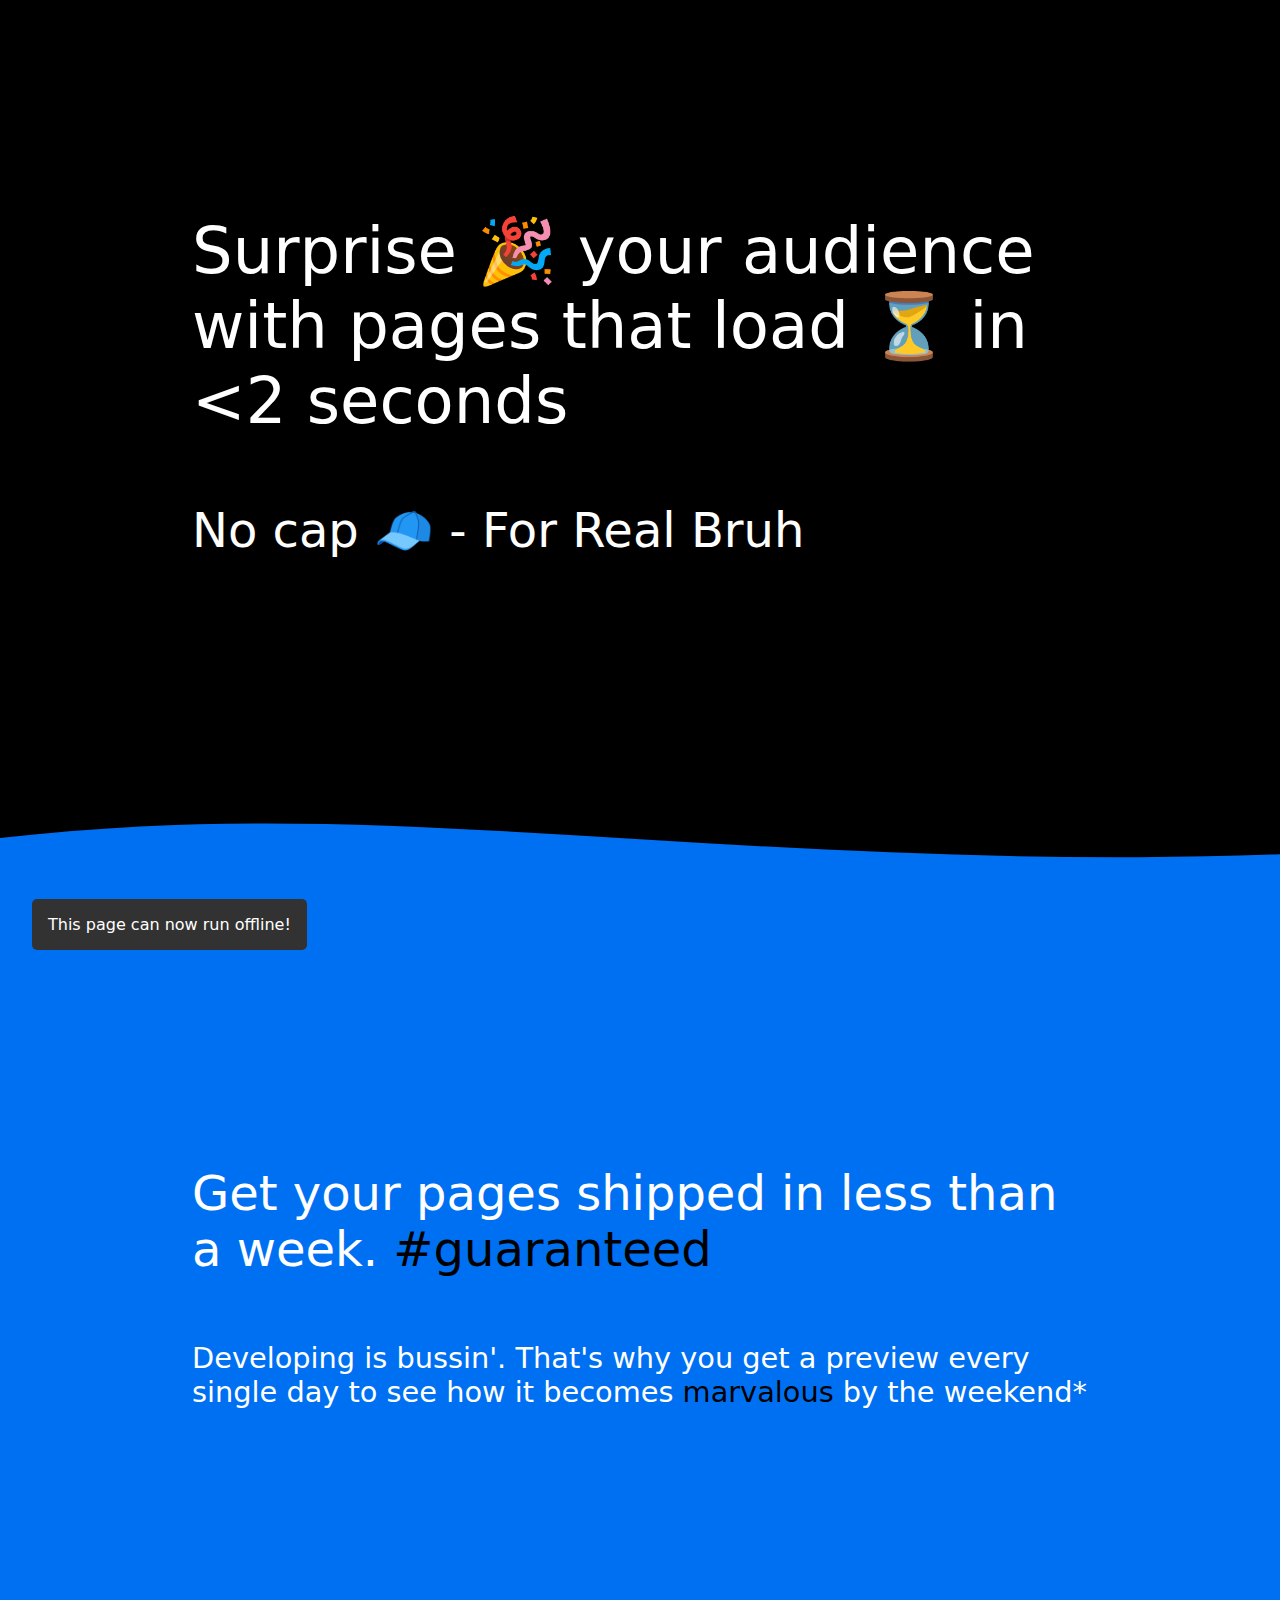
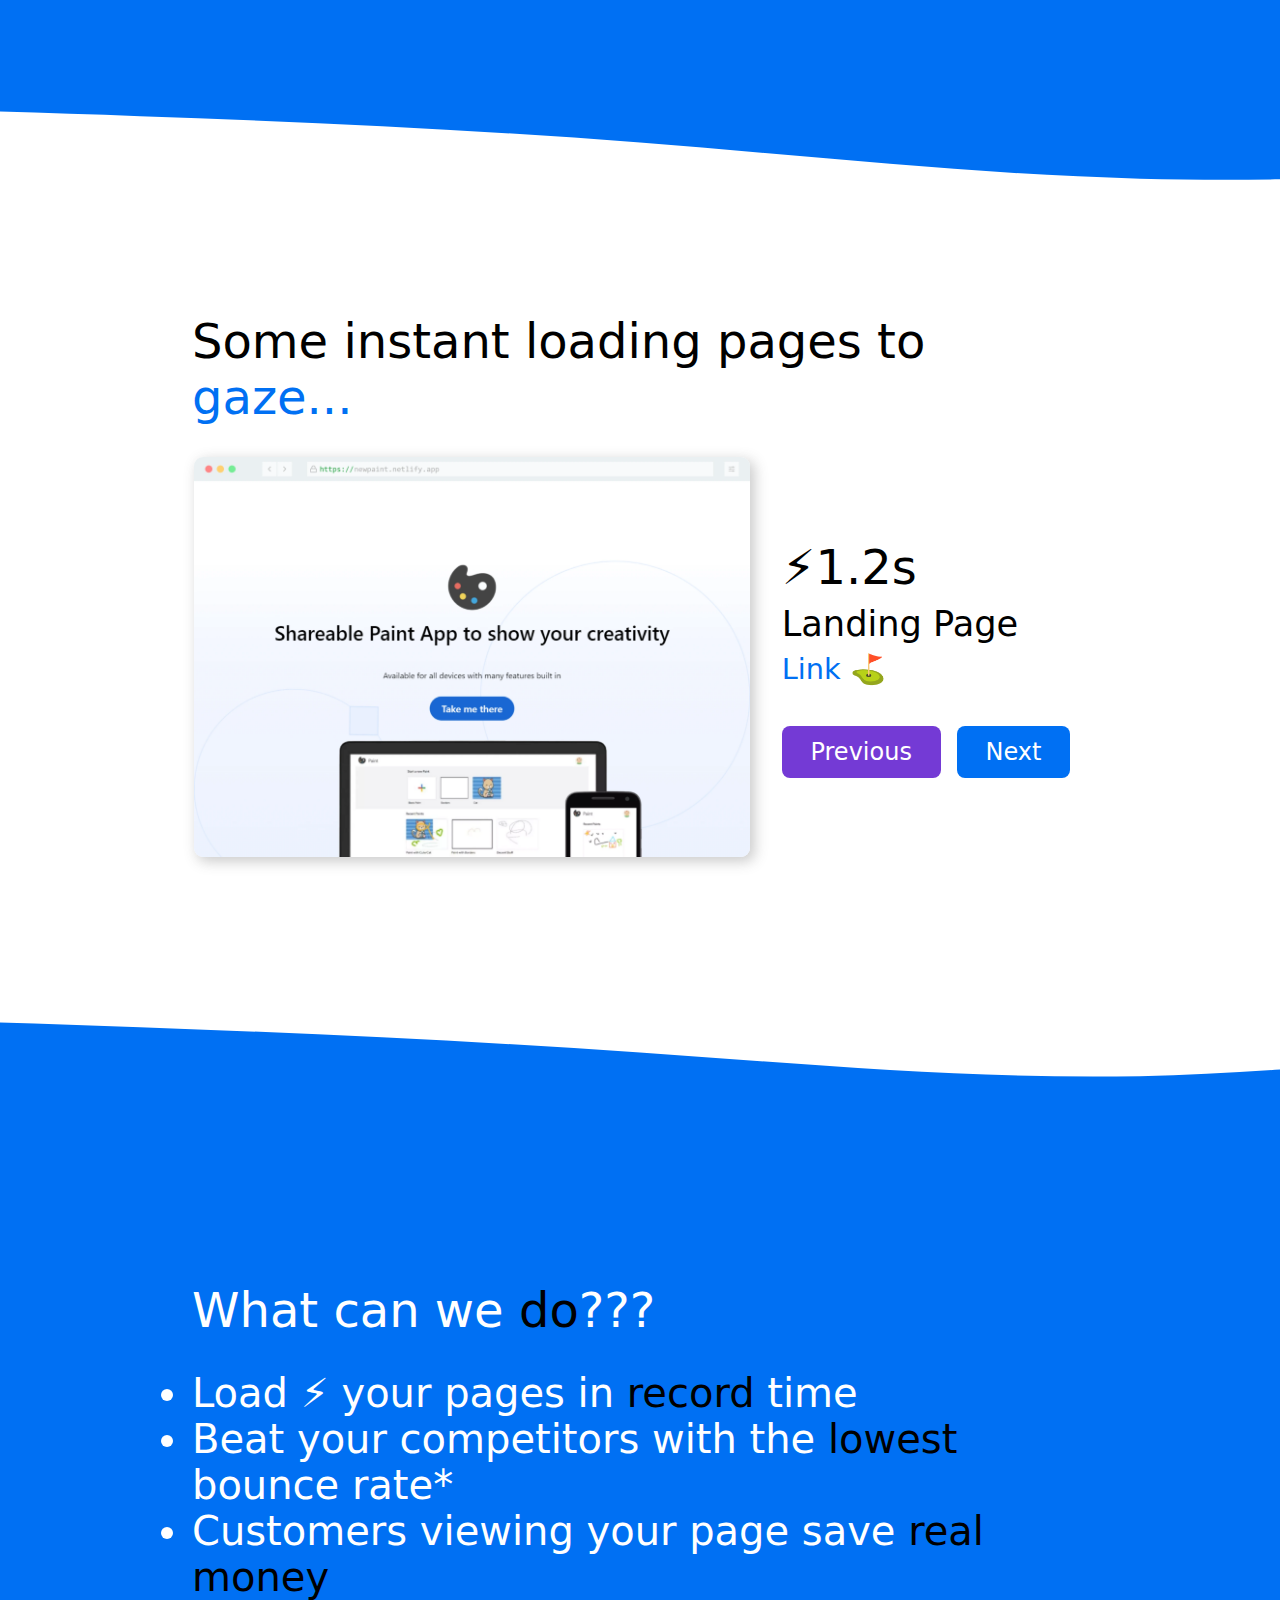
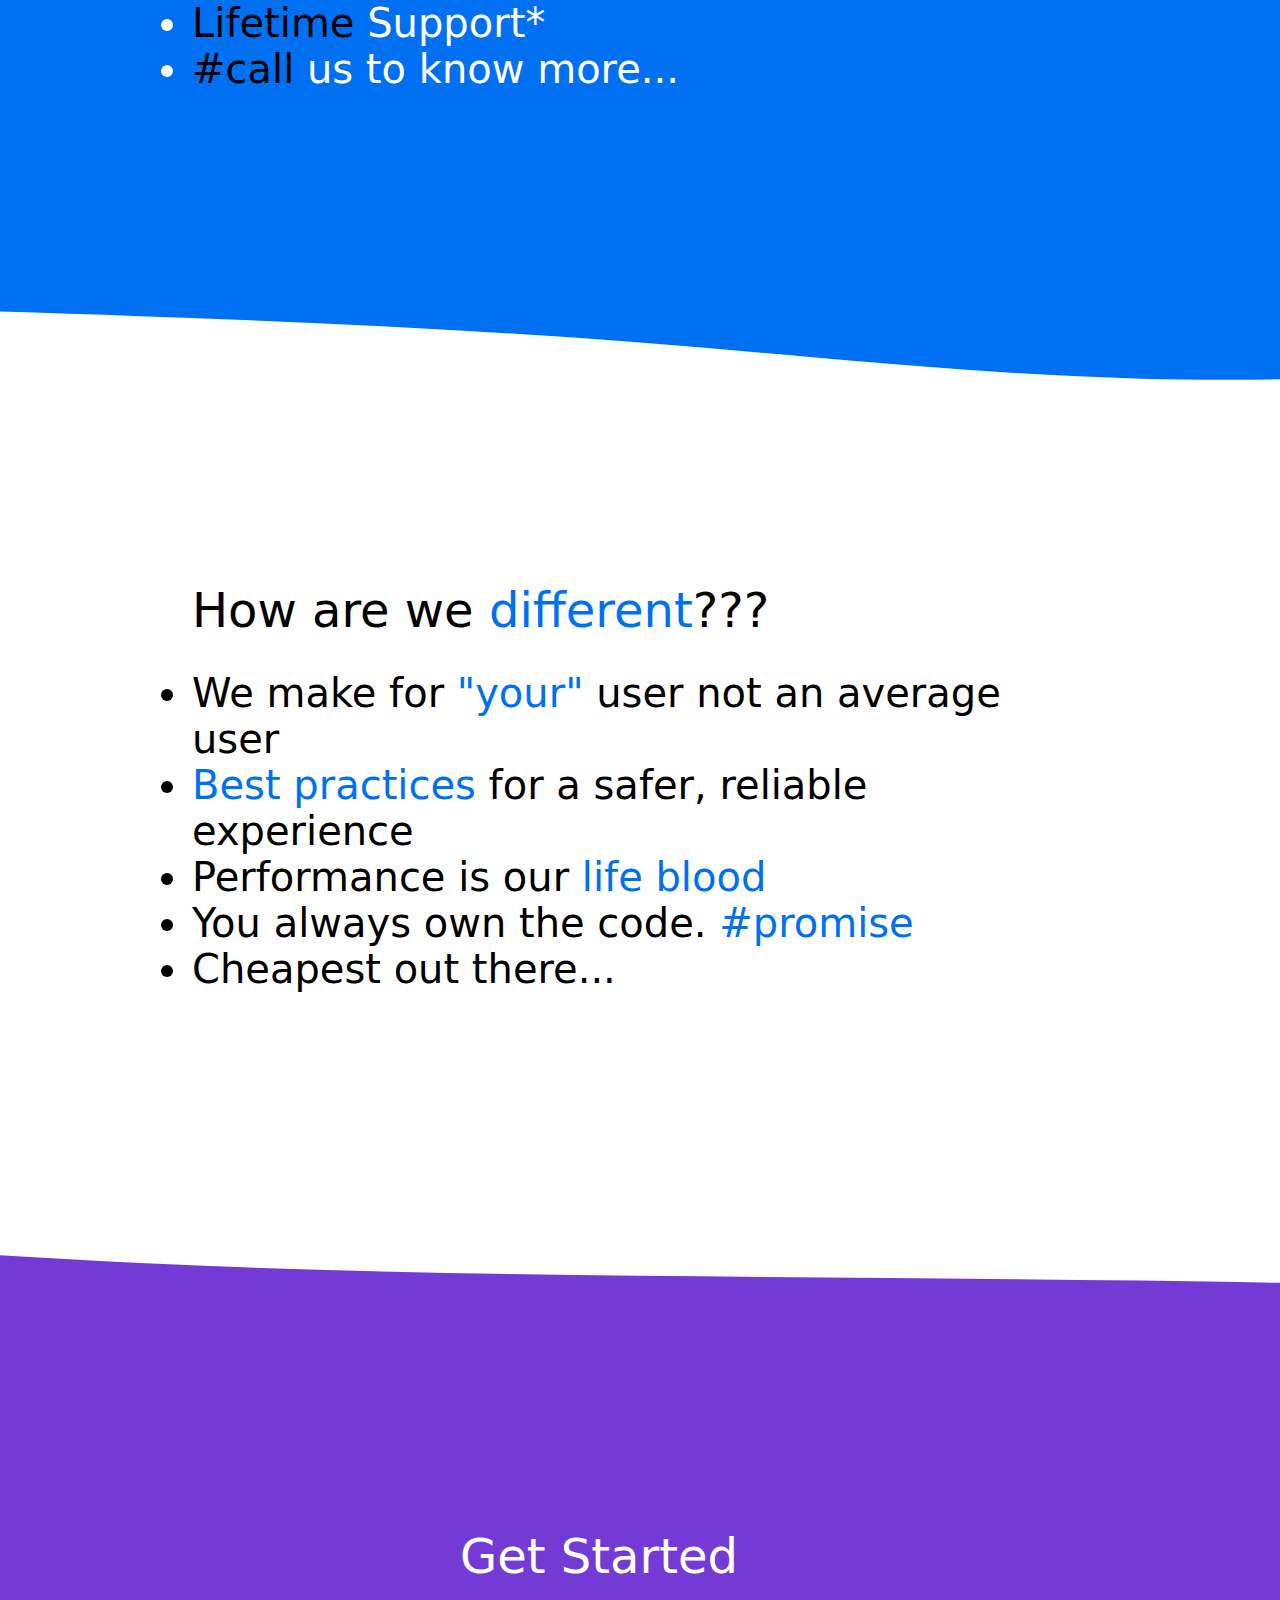
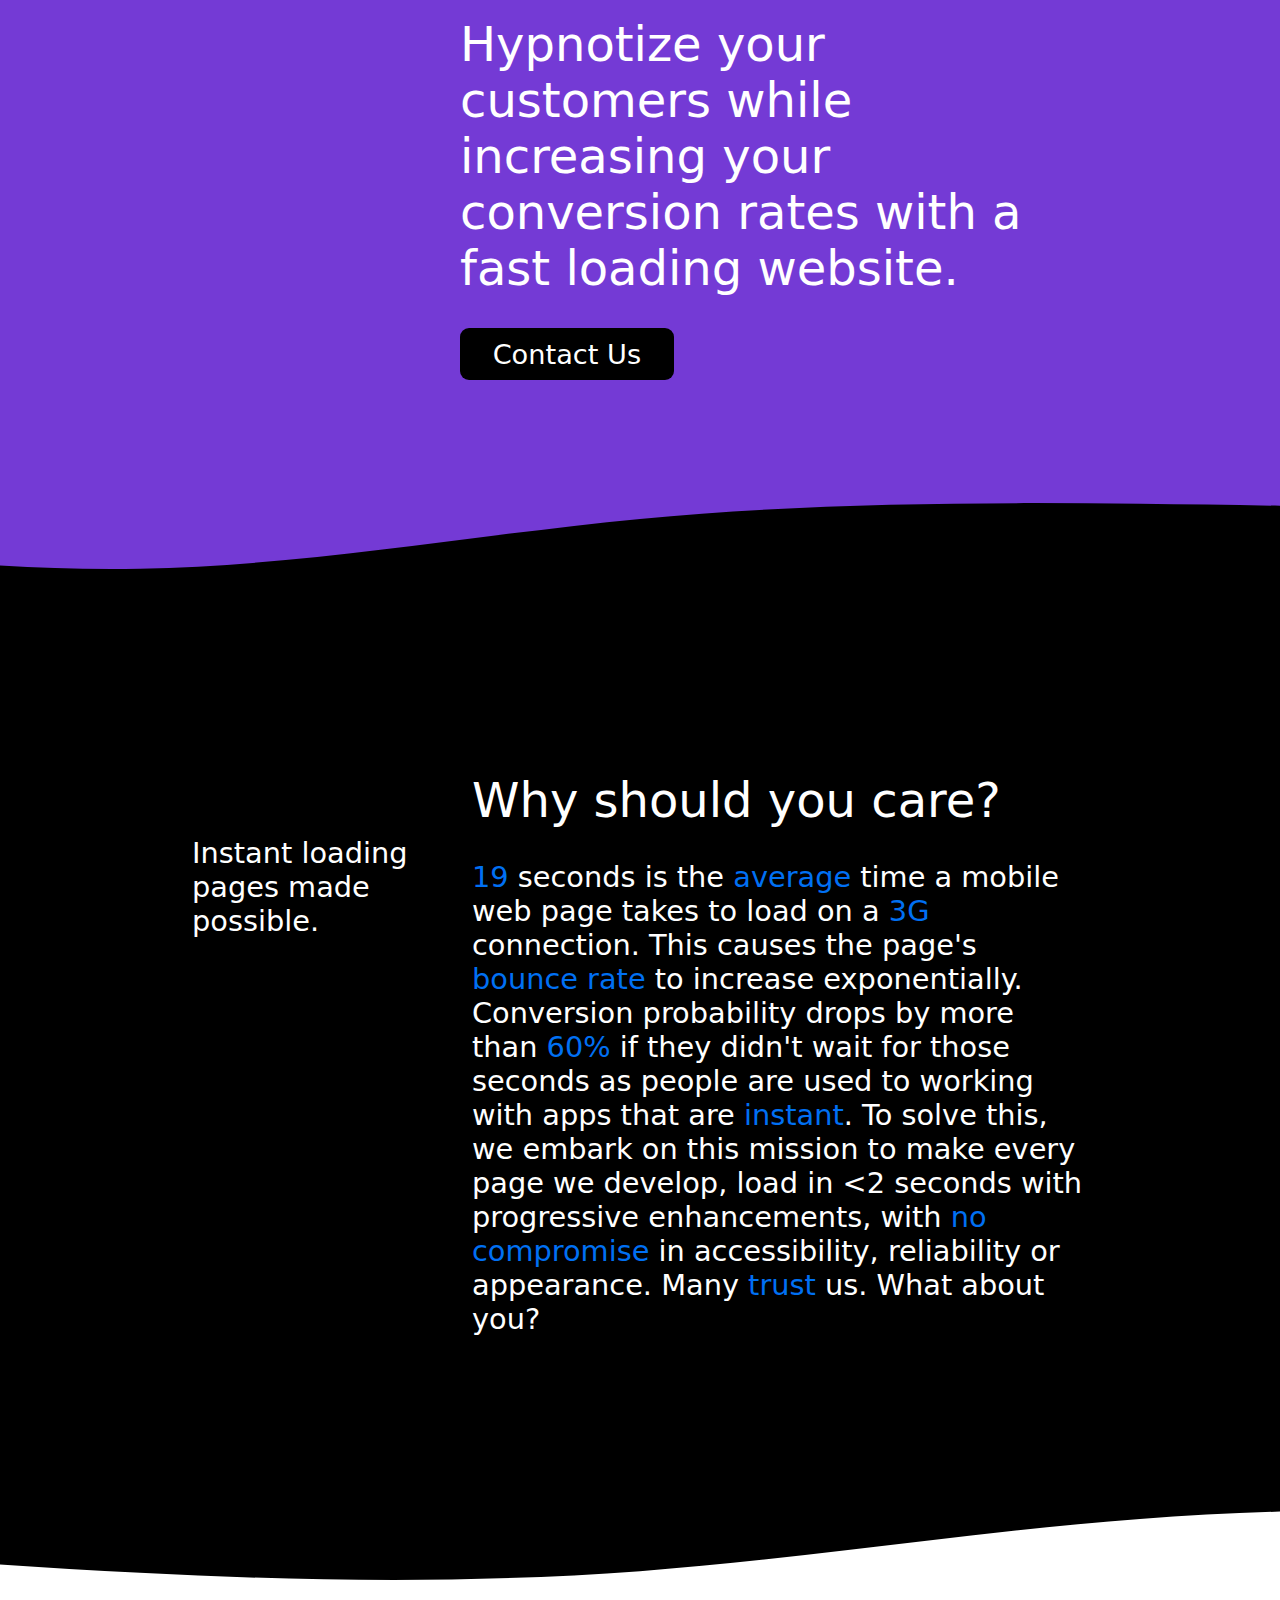
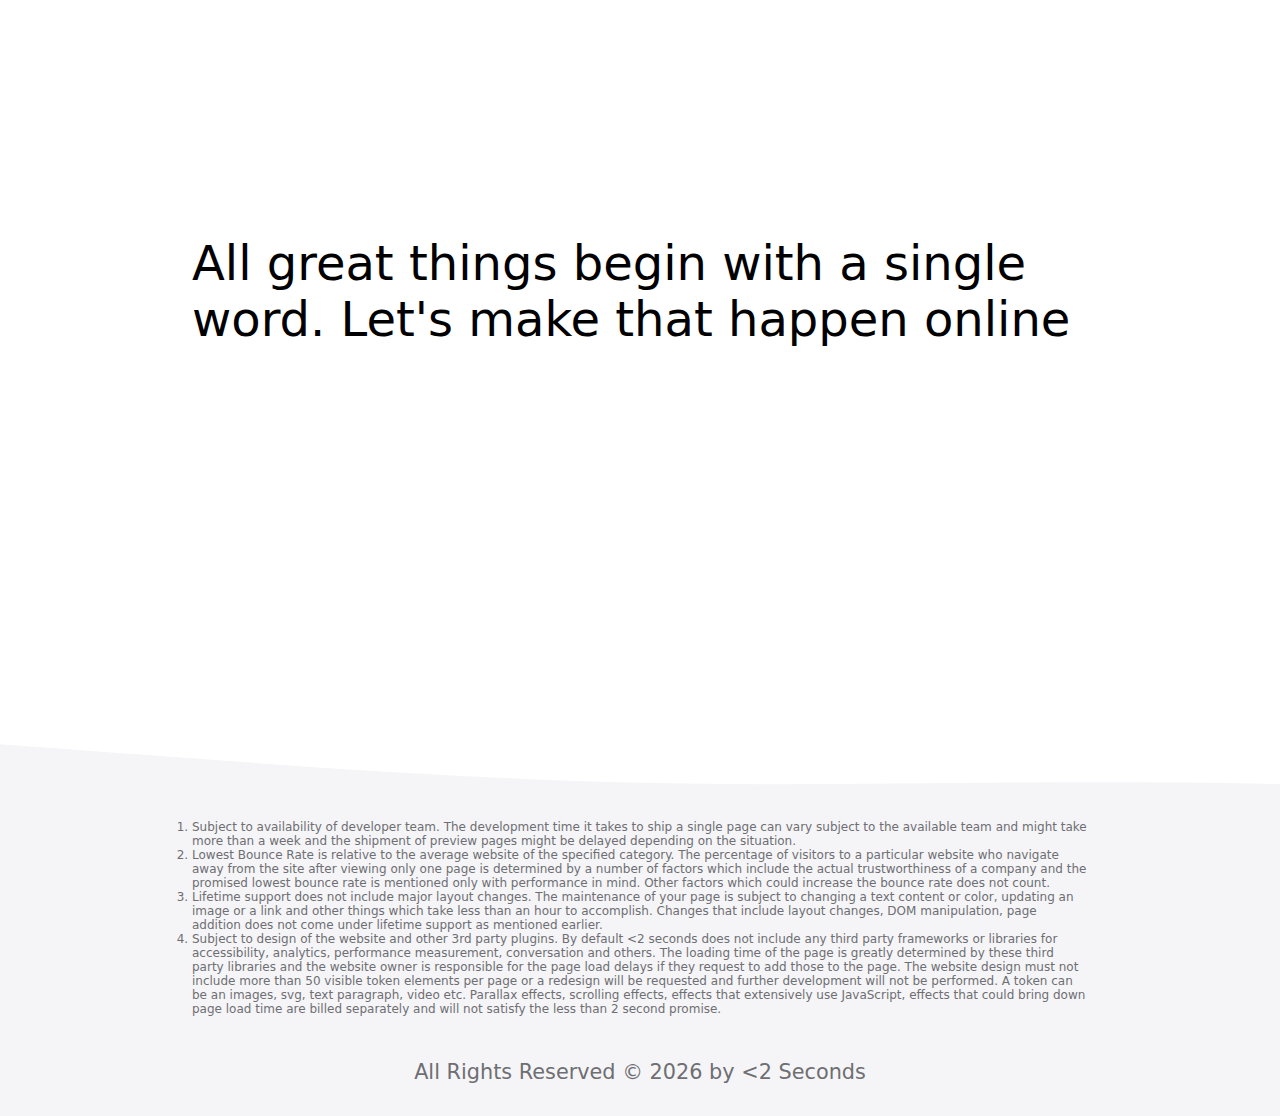
==== commit 2dcb5d9e: "Added Infant Lang page Added contact stuff Removed 'F's Inlined intro line Removed unwanted '#'s" ====
--- a/startPage.html
+++ b/startPage.html
@@ -16,12 +16,13 @@
         <div class="firstSlide">
 
             <div class="slideContent paddingTop5RMo">
-                <span class="flashLine firstFlashLine">
-                    Surprise 🎉 your audience with pages that load ⏳ in <br> &lt;2 seconds
-                </span>
+                <div class="introLine">
+                    <span class="flashLine firstFlashLine">Surprise 🎉 your audience with pages that load ⏳ in </span>
+                    <span class="flashLine firstFlashLine"> &lt;2 seconds</span>
+                </div>
 
                 <span class="smallFlashLine">
-                    No cap 🧢 For Real Bruh
+                    No cap 🧢 - For Real Bruh
                 </span>
                 <span class="extraSpace"></span>
             </div>
@@ -31,7 +32,7 @@
         <div class="firstSlide blueBG">
             <div class="slideContent">
                 <span class="flashLine">
-                    Get your pages shipped in less than a week <span class="black">#guaranteed</span>
+                    Get your pages shipped in less than a week. <span class="black">#guaranteed</span>
                 </span>
 
                 <span class="descriptorFlashLine">
@@ -44,7 +45,7 @@
         <div class="secondSlide flexCenterAll">
             <div class="slideContent">
                 <span class="flashLine">
-                    Some instant loading pages to <span class="blue">#gaze</span>
+                    Some instant loading pages to <span class="blue">gaze...</span>
                 </span>
 
                 <div class="sitesContainer">
@@ -71,7 +72,7 @@
         <div class="secondSlide blueBG flexCenterAll">
             <div class="slideContent">
                 <span class="flashLine">
-                    What the F <span class="black">#can</span> we do?
+                    What can we <span class="black">do</span>???
                 </span>
 
                 <span class="smallerFlashLine">
@@ -91,7 +92,7 @@
         <div class="secondSlide flexCenterAll">
             <div class="slideContent">
                 <span class="flashLine">
-                    How the F are we <span class="blue">#different</span>?
+                    How are we <span class="blue">different</span>???
                 </span>
 
                 <span class="smallerFlashLine">
@@ -147,15 +148,15 @@
         </div>
         <div class="secondSlide flexCenterAll">
             <div class="slideContent">
-                <span class="flashLine">All good things begin with a single word. Let's make that happen online</span>
+                <span class="flashLine">All great things begin with a single word. Let's make that happen online</span>
                 <div class="contactLogos">
-                    <a href="https://facebook.com" rel="noopener noreferrer">
+                    <a href="https://facebook.com/tharunoptimus" rel="noopener noreferrer">
                         <img loading="lazy" src="/icons/facebook.svg" alt="Facebook" height="90" width="90">
                     </a>
-                    <a href="https://instagram.com" rel="noopener noreferrer">
+                    <a href="https://instagram.com/tharunoptimus" rel="noopener noreferrer">
                         <img loading="lazy" src="/icons/instagram.svg" alt="instagram" height="90" width="90">
                     </a>
-                    <a href="https://github.com" rel="noopener noreferrer">
+                    <a href="https://github.com/tharunoptimus" rel="noopener noreferrer">
                         <img loading="lazy" src="/icons/github.svg" alt="github" height="90" width="90">
                     </a>
                     <a href="mailto:tharunoptimus@proton.me" rel="noopener noreferrer">
@@ -184,7 +185,7 @@
 
     </div>
     <script defer>
-        function stat(e){let t=` <div class="materialStatus"><span>${e}</span></div>`;t=(new DOMParser).parseFromString(t,"text/html"),t=t.querySelector("div.materialStatus"),document.body.appendChild(t),setTimeout(()=>{t.style.animation="closeMaterialStatus 0.2s linear 5s 1 forwards"},5e3)}let qs=e=>document.querySelector(e),pages=[{src:"/pages/paint.webp",speed:1.2,type:"Landing Page",location:"https://newpaint.netlify.app",name:"Paint"},{src:"/pages/blog.webp",speed:1.6,type:"Blog",location:"https://thatblog.netlify.app",name:"That Blog"},{src:"/pages/fire.webp",speed:1.7,type:"Brand Page",location:"https://fireoauth.netlify.app",name:"Fire OAuth"},{src:"/pages/cool.webp",speed:.8,type:"Code Generator",location:"https://coolsw.pages.dev",name:"Cool SW"},{src:"/pages/idly.webp",speed:1.4,type:"Landing Page",location:"https://idly1.netlify.app",name:"Idly"},{src:"/pages/privacy.webp",speed:1.1,type:"Brand Page",location:"https://privacydefenders.pages.dev",name:"Privacy Defenders"}],fa=e=>{let t="",a=pages[e-1];return t+=`<div class="contentPhase">\n<div class="siteImageContainer">\n<img src="${a.src}" alt="${a.name}" height="400" width="556">\n</div>\n<div class="siteInfoContainer">\n<span class="pageSpeed">⚡${a.speed}s</span>\n<span class="pageType">${a.type}</span>\n<a class="pageLocation" rel="noopener noreferrer" href="${a.location}">Link ⛳</a>\n<div class="controlPhase">\n<button type="button" class="prevButton" data-prev="${e}" aria-label="prev">Previous</button>\n<button type="button" class="nextButton" data-prev="${e}" aria-label="next">Next</button>\n</div>\n</div>\n</div>`,t};document.addEventListener("click",e=>{let t=e.target;if(t.classList.contains("prevButton")||t.classList.contains("nextButton")){let a=t.dataset.prev,n=a;t.classList.contains("prevButton")?n--:n++,n<=0&&(n=pages.length),n>pages.length&&(n=1);let s=fa(n);qs(".sitesContainer").innerHTML=s,e.stopPropagation()}}),qs(".rightsReserved").textContent=`All Rights Reserved © ${(new Date).getFullYear()} by <2 Seconds`;
+        function stat(e){let t=` <div class="materialStatus"><span>${e}</span></div>`;t=(new DOMParser).parseFromString(t,"text/html"),t=t.querySelector("div.materialStatus"),document.body.appendChild(t),setTimeout(()=>{t.style.animation="closeMaterialStatus 0.2s linear 5s 1 forwards"},5e3)}let qs=e=>document.querySelector(e),pages=[{src:"/pages/paint.webp",speed:1.2,type:"Landing Page",location:"https://newpaint.netlify.app",name:"Paint"},{src:"/pages/blog.webp",speed:1.6,type:"Blog",location:"https://thatblog.netlify.app",name:"That Blog"},{src:"/pages/fire.webp",speed:1.7,type:"Brand Page",location:"https://fireoauth.netlify.app",name:"Fire OAuth"},{src:"/pages/cool.webp",speed:.8,type:"Code Generator",location:"https://coolsw.pages.dev",name:"Cool SW"},{src:"/pages/idly.webp",speed:1.4,type:"Landing Page",location:"https://idly1.netlify.app",name:"Idly"},{src:"/pages/privacy.webp",speed:1.1,type:"Brand Page",location:"https://privacydefenders.pages.dev",name:"Privacy Defenders"},{src:"/pages/infant.webp",speed:.9,type:"Landing Page",location:"https://infant.pages.dev",name:"Infant Lang"}],fa=e=>{let t="",a=pages[e-1];return t+=`<div class="contentPhase">\n<div class="siteImageContainer">\n<img src="${a.src}" alt="${a.name}" height="400" width="556">\n</div>\n<div class="siteInfoContainer">\n<span class="pageSpeed">⚡${a.speed}s</span>\n<span class="pageType">${a.type}</span>\n<a class="pageLocation" rel="noopener noreferrer" href="${a.location}">Link ⛳</a>\n<div class="controlPhase">\n<button type="button" class="prevButton" data-prev="${e}" aria-label="prev">Previous</button>\n<button type="button" class="nextButton" data-prev="${e}" aria-label="next">Next</button>\n</div>\n</div>\n</div>`,t};document.addEventListener("click",e=>{let t=e.target;if(t.classList.contains("prevButton")||t.classList.contains("nextButton")){let a=t.dataset.prev,n=a;t.classList.contains("prevButton")?n--:n++,n<=0&&(n=pages.length),n>pages.length&&(n=1);let s=fa(n);qs(".sitesContainer").innerHTML=s,e.stopPropagation()}}),qs(".rightsReserved").textContent=`All Rights Reserved © ${(new Date).getFullYear()} by <2 Seconds`;
     </script>
     <script defer>
         if ('serviceWorker' in navigator) {
--- a/style.css
+++ b/style.css
@@ -72,6 +72,11 @@
     .topBar { left: unset; }
 }
 
+.introLine {
+    display: inline;
+    padding-bottom: 4rem;
+}
+
 .firstSlide .slideContent,
 .secondSlide .slideContent {
     padding-top: 0.5rem;
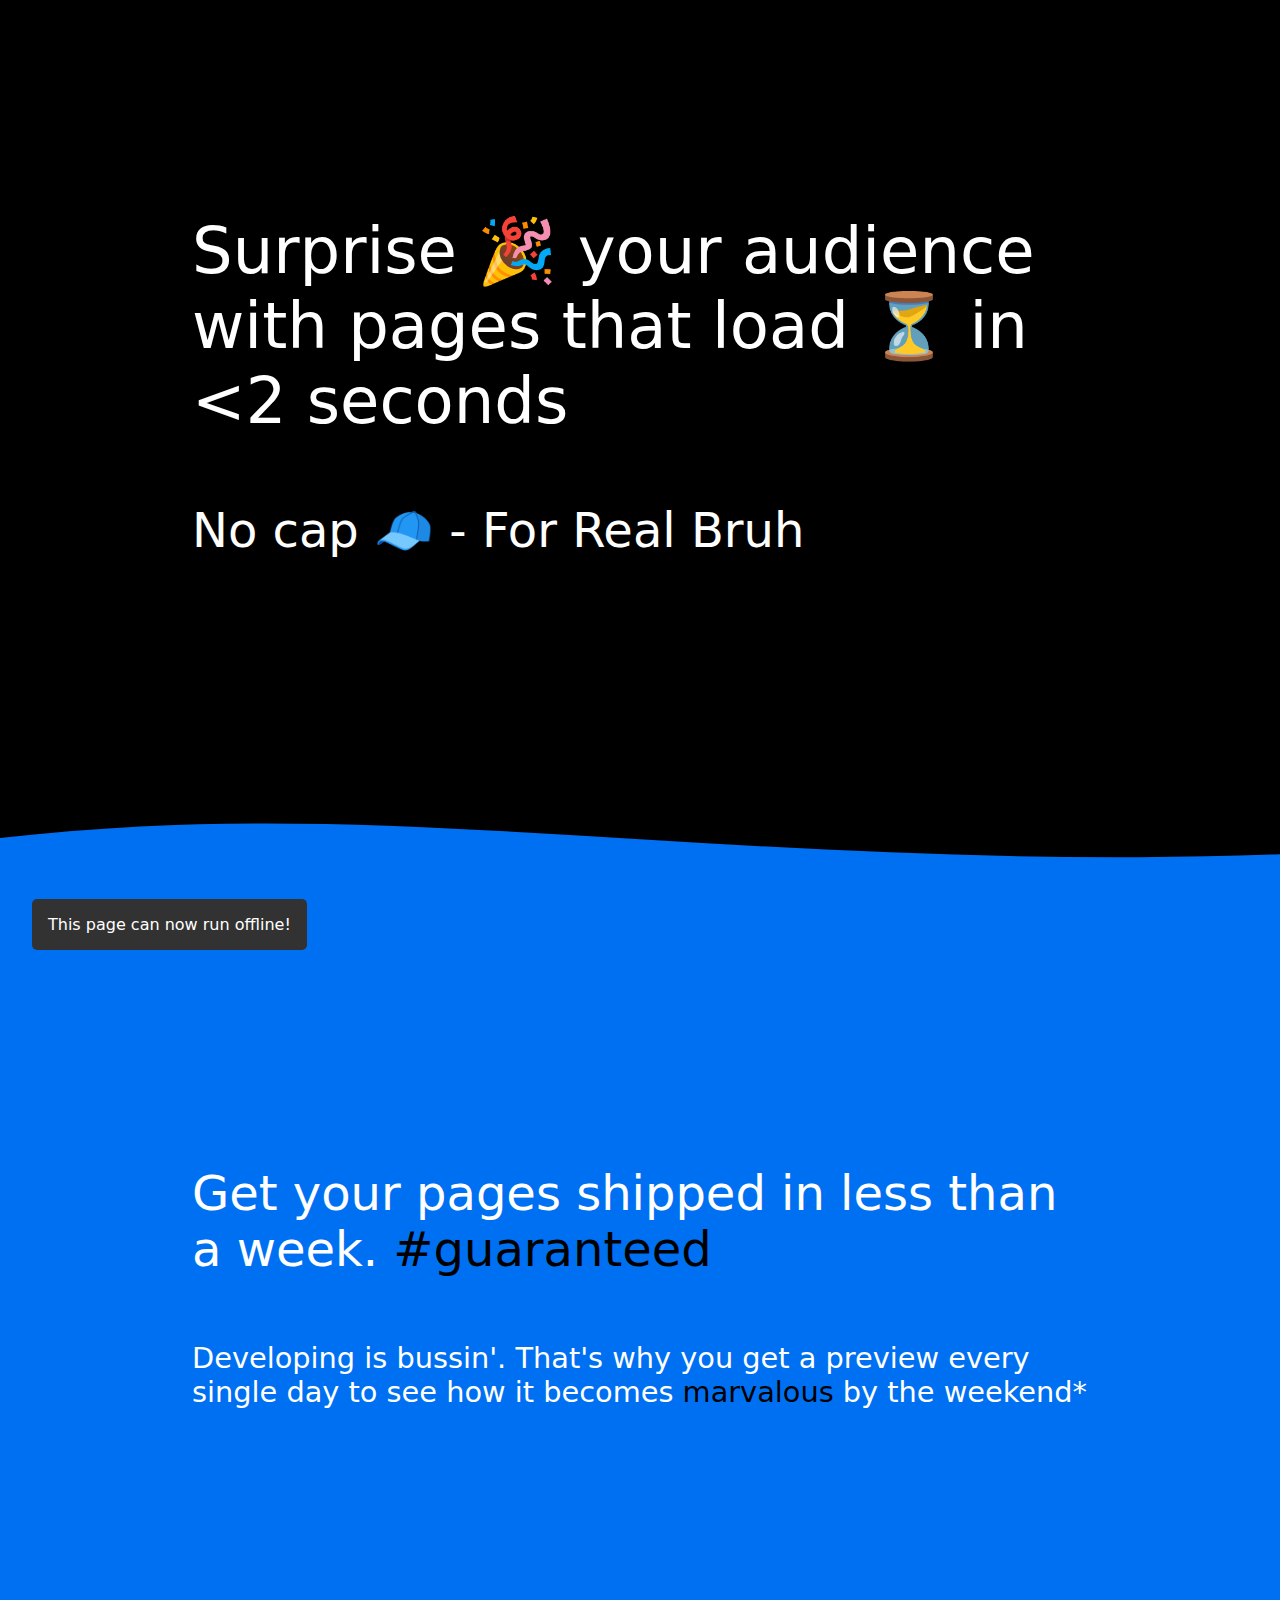
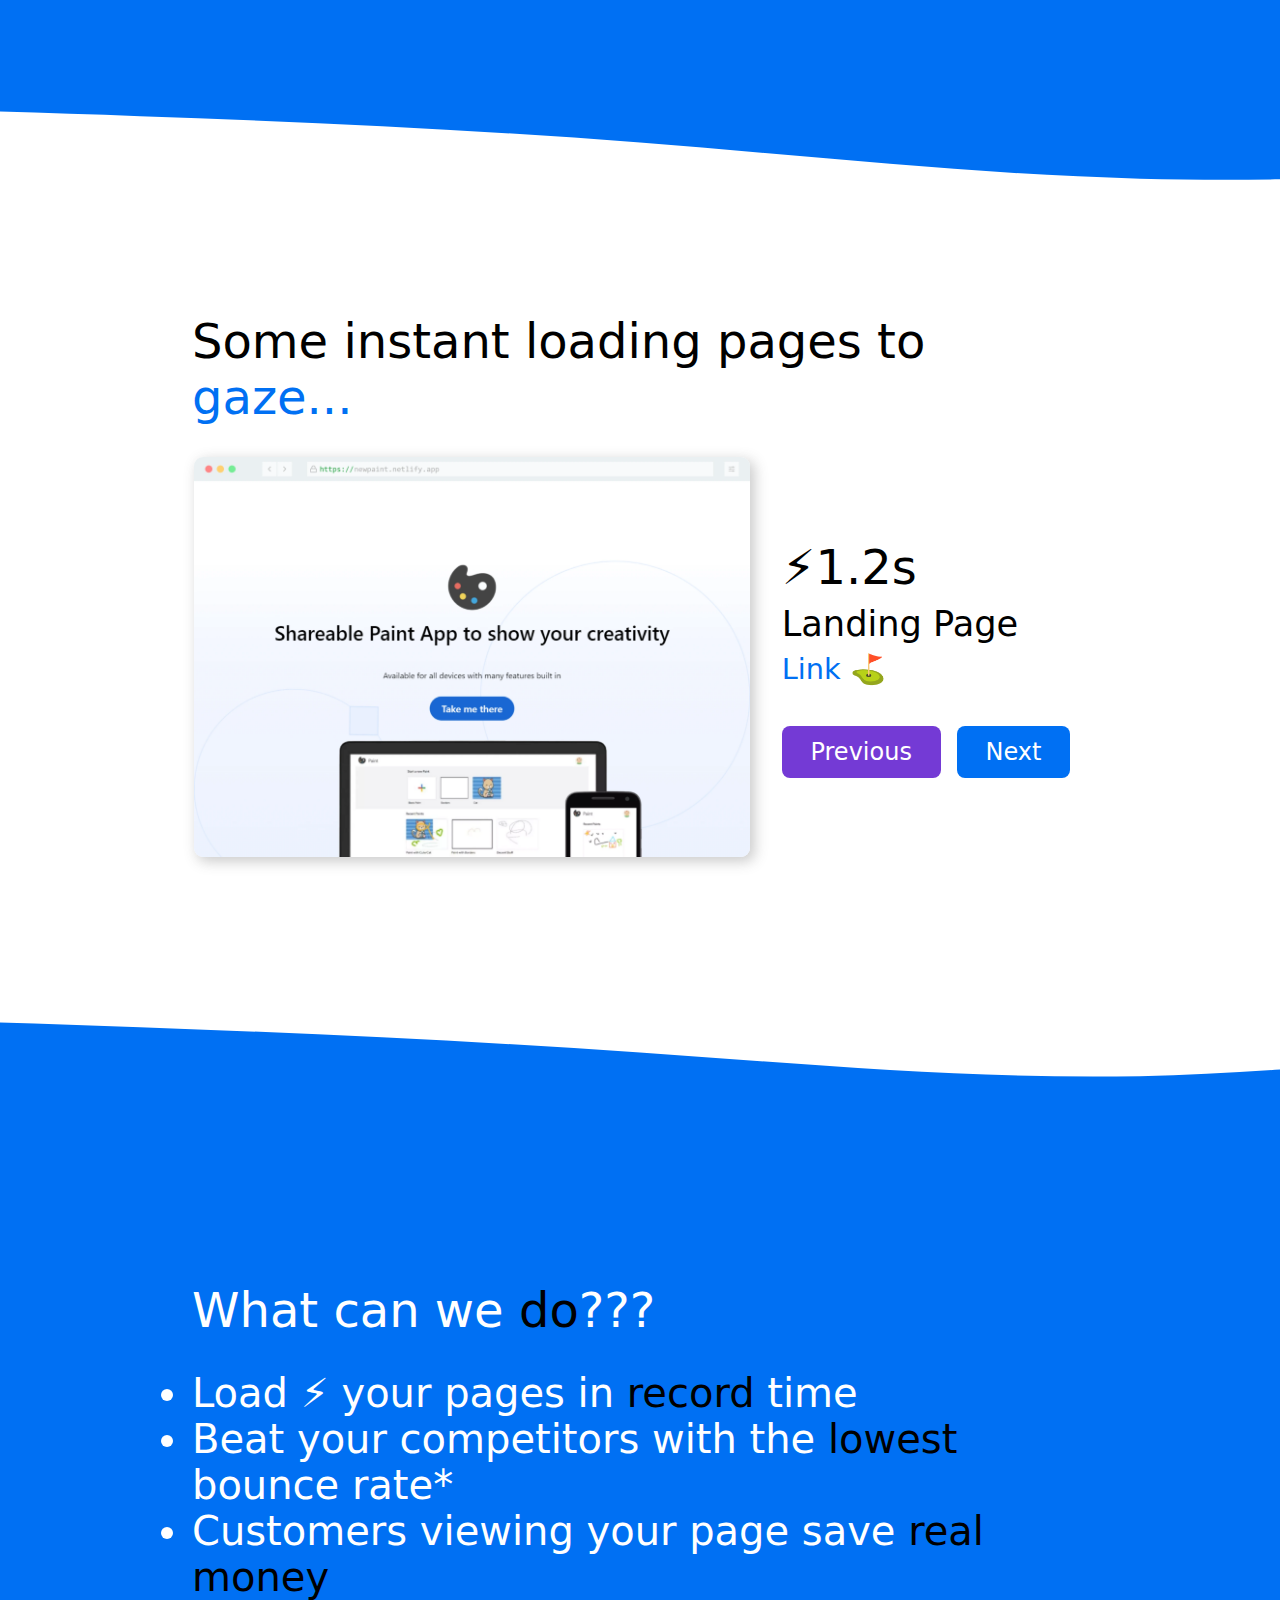
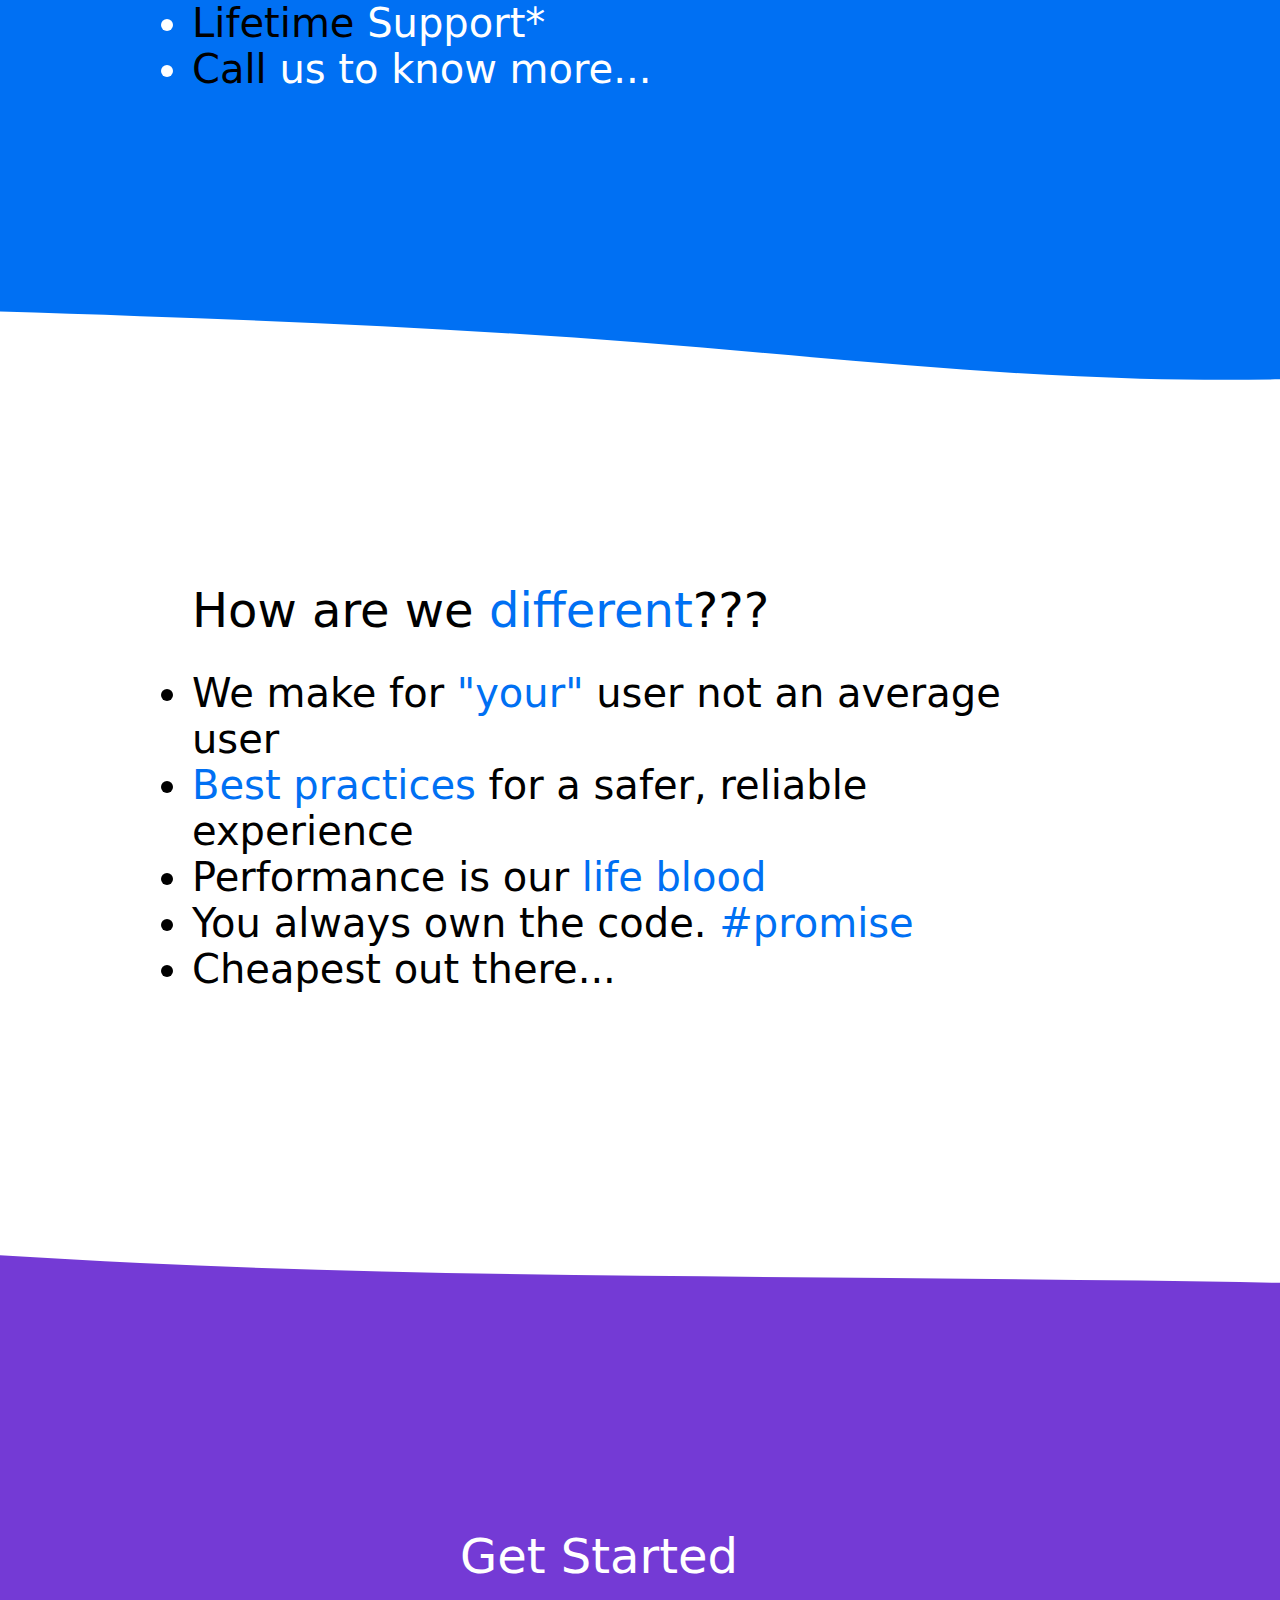
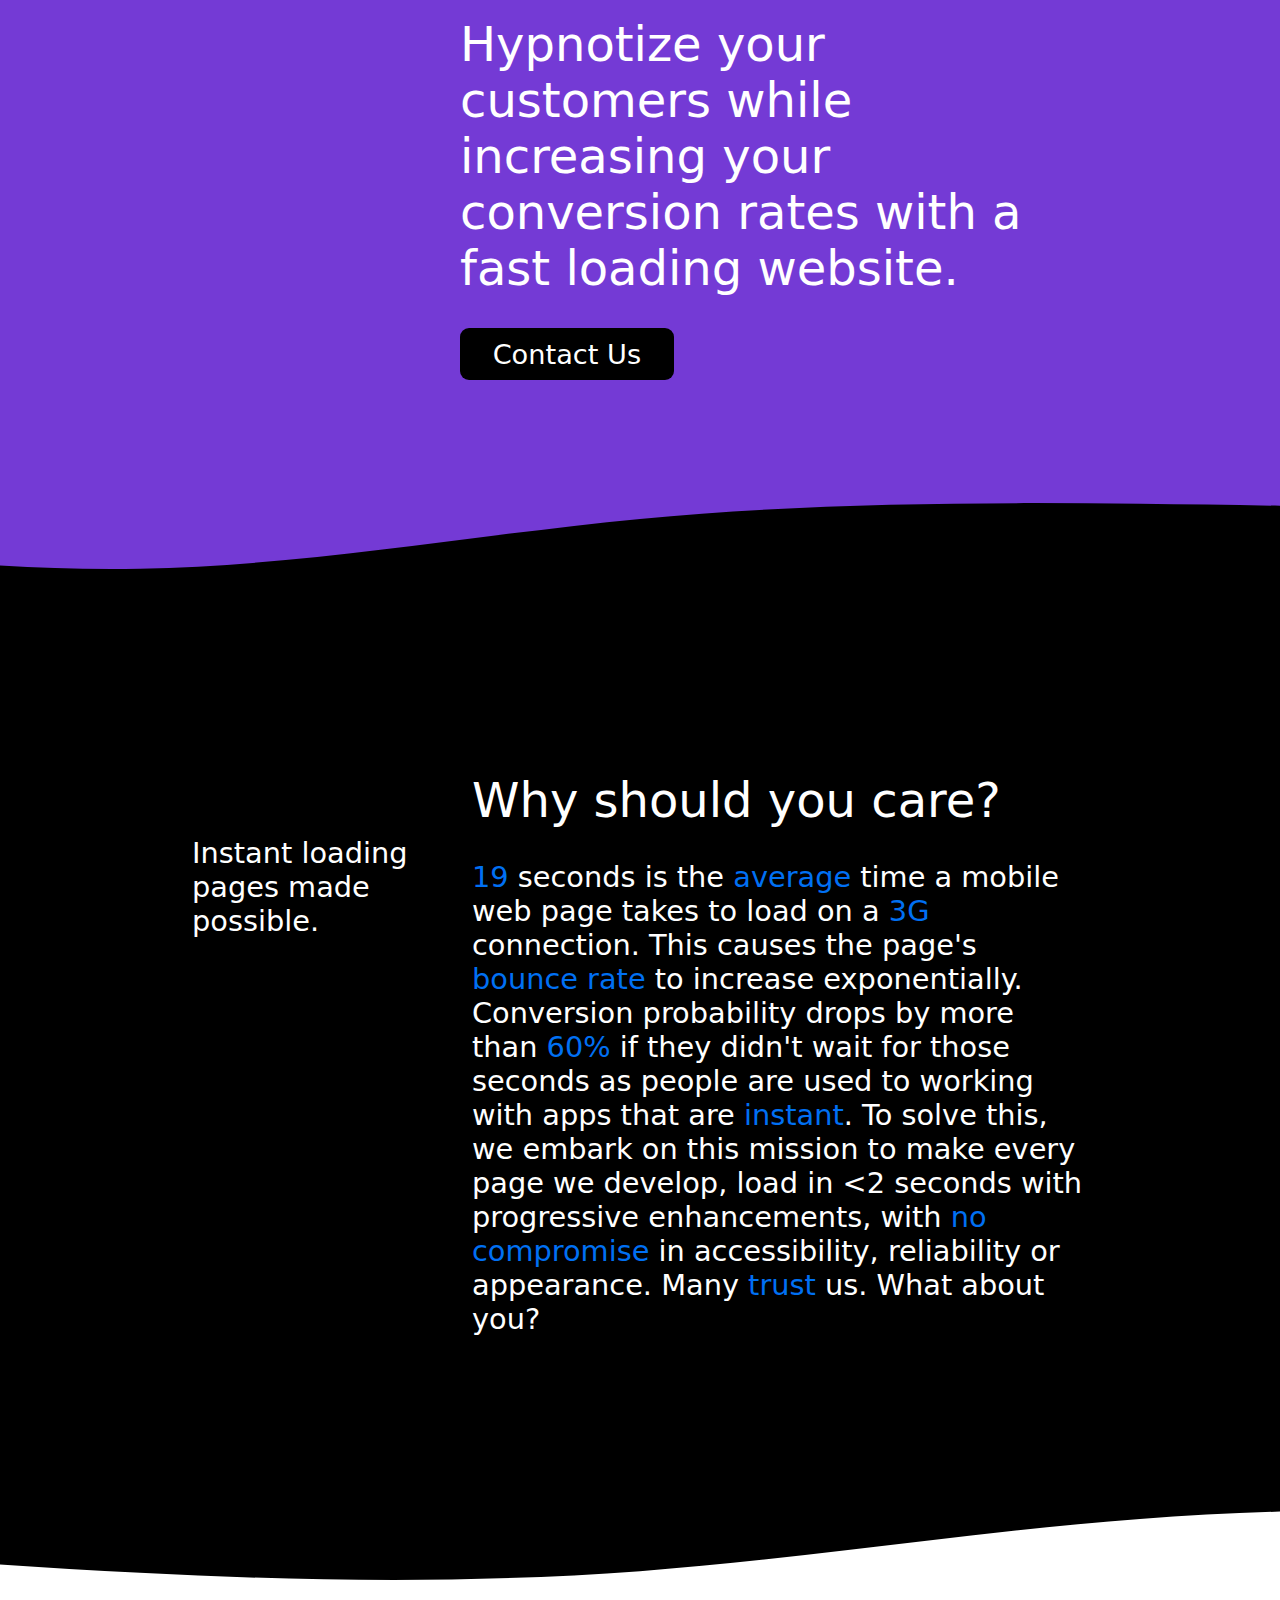
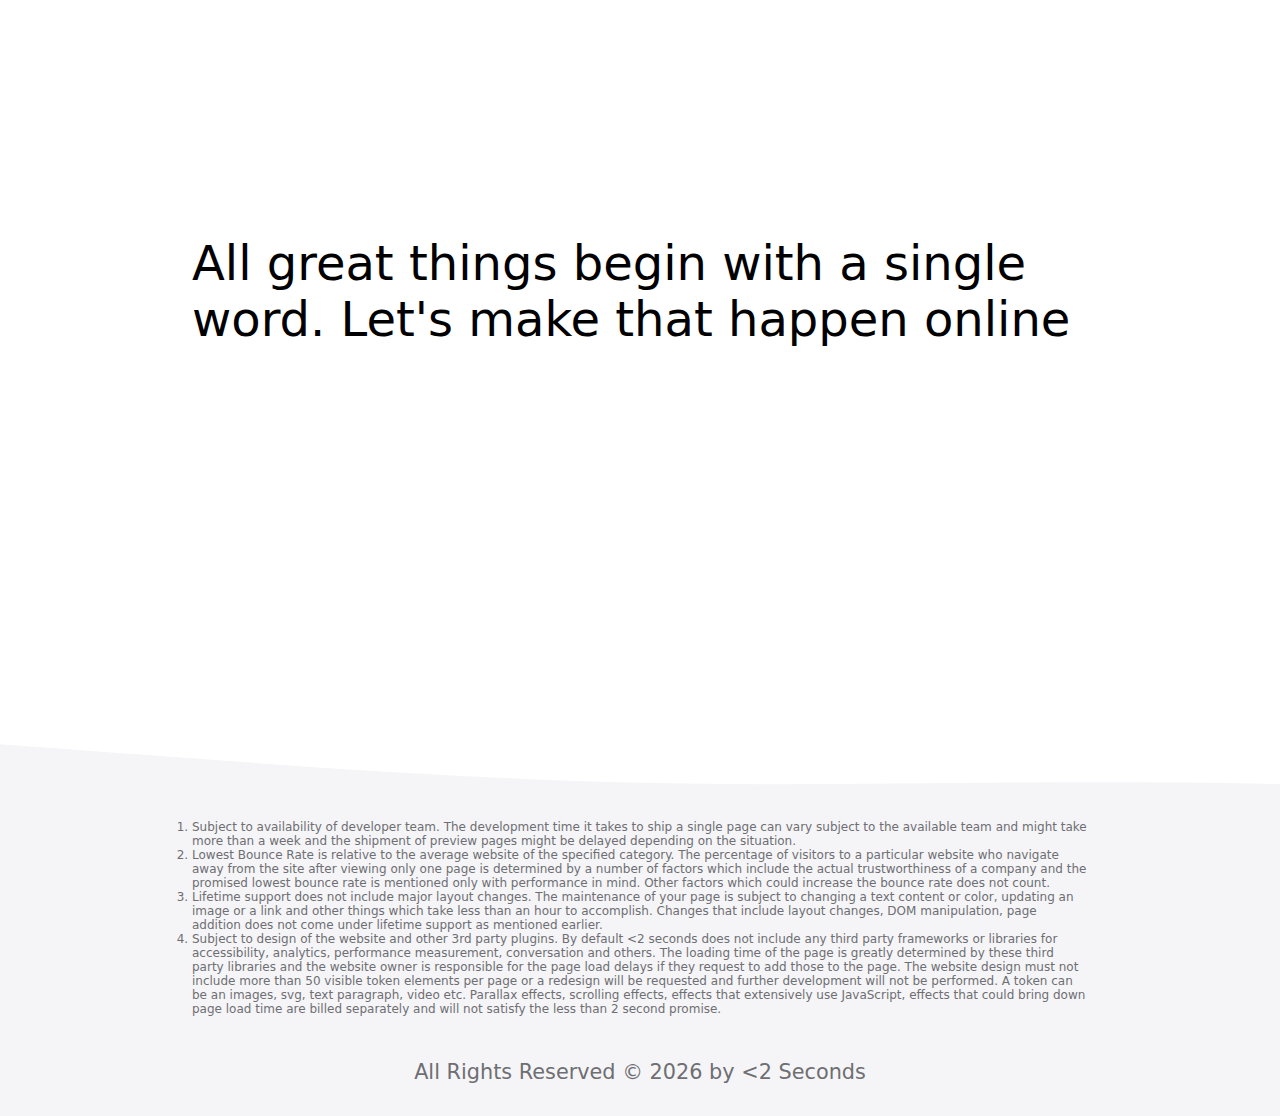
==== commit 6dac7103: "Minified and inlined" ====
--- a/startPage.html
+++ b/startPage.html
@@ -81,7 +81,7 @@
                         <li>Beat your competitors with the <span class="black">lowest</span> bounce rate*</li>
                         <li>Customers viewing your page save <span class="black">real money</span></li>
                         <li><span class="black">Lifetime</span> Support* </li>
-                        <li><span class="black">#call</span> us to know more...</li>
+                        <li><span class="black">Call</span> us to know more...</li>
                     </ul>
                 </span>
                 <span class="extraSpace"></span>
@@ -184,22 +184,7 @@
         </div>
 
     </div>
-    <script defer>
-        function stat(e){let t=` <div class="materialStatus"><span>${e}</span></div>`;t=(new DOMParser).parseFromString(t,"text/html"),t=t.querySelector("div.materialStatus"),document.body.appendChild(t),setTimeout(()=>{t.style.animation="closeMaterialStatus 0.2s linear 5s 1 forwards"},5e3)}let qs=e=>document.querySelector(e),pages=[{src:"/pages/paint.webp",speed:1.2,type:"Landing Page",location:"https://newpaint.netlify.app",name:"Paint"},{src:"/pages/blog.webp",speed:1.6,type:"Blog",location:"https://thatblog.netlify.app",name:"That Blog"},{src:"/pages/fire.webp",speed:1.7,type:"Brand Page",location:"https://fireoauth.netlify.app",name:"Fire OAuth"},{src:"/pages/cool.webp",speed:.8,type:"Code Generator",location:"https://coolsw.pages.dev",name:"Cool SW"},{src:"/pages/idly.webp",speed:1.4,type:"Landing Page",location:"https://idly1.netlify.app",name:"Idly"},{src:"/pages/privacy.webp",speed:1.1,type:"Brand Page",location:"https://privacydefenders.pages.dev",name:"Privacy Defenders"},{src:"/pages/infant.webp",speed:.9,type:"Landing Page",location:"https://infant.pages.dev",name:"Infant Lang"}],fa=e=>{let t="",a=pages[e-1];return t+=`<div class="contentPhase">\n<div class="siteImageContainer">\n<img src="${a.src}" alt="${a.name}" height="400" width="556">\n</div>\n<div class="siteInfoContainer">\n<span class="pageSpeed">⚡${a.speed}s</span>\n<span class="pageType">${a.type}</span>\n<a class="pageLocation" rel="noopener noreferrer" href="${a.location}">Link ⛳</a>\n<div class="controlPhase">\n<button type="button" class="prevButton" data-prev="${e}" aria-label="prev">Previous</button>\n<button type="button" class="nextButton" data-prev="${e}" aria-label="next">Next</button>\n</div>\n</div>\n</div>`,t};document.addEventListener("click",e=>{let t=e.target;if(t.classList.contains("prevButton")||t.classList.contains("nextButton")){let a=t.dataset.prev,n=a;t.classList.contains("prevButton")?n--:n++,n<=0&&(n=pages.length),n>pages.length&&(n=1);let s=fa(n);qs(".sitesContainer").innerHTML=s,e.stopPropagation()}}),qs(".rightsReserved").textContent=`All Rights Reserved © ${(new Date).getFullYear()} by <2 Seconds`;
-    </script>
-    <script defer>
-        if ('serviceWorker' in navigator) {
-            window.addEventListener('load', () => {
-                navigator.serviceWorker.register('/sw.js')
-                    .then((reg) => {
-                        console.debug('Success: ', reg.scope)
-                        if(localStorage.getItem("offline") != null) return
-                        localStorage.setItem("offline", "true")
-                        stat("This page can now run offline!")
-                    })
-                    .catch((err) => console.debug('Failure: ', err))
-            })
-        }
-    </script>
+    <script defer src="/app.js"></script>
+    <script defer src="/stuff.js"></script>
 </body>
 </html>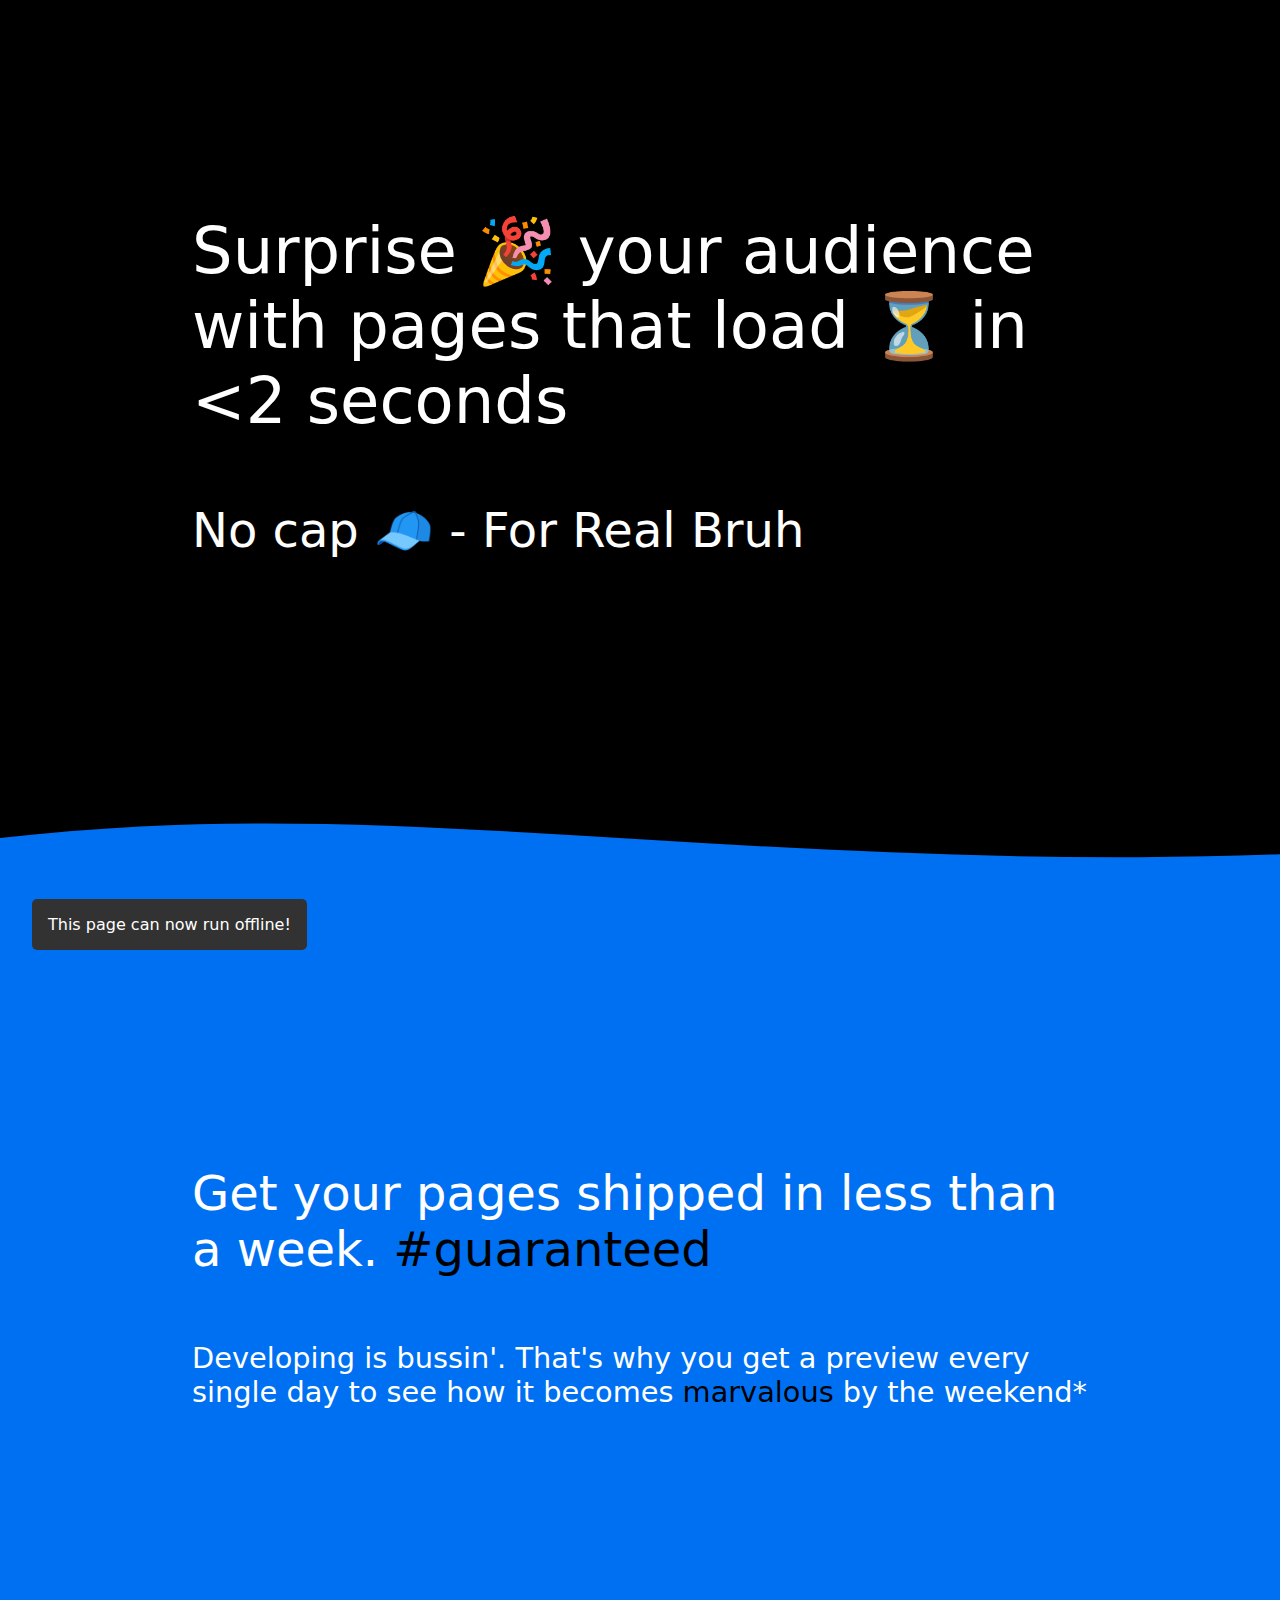
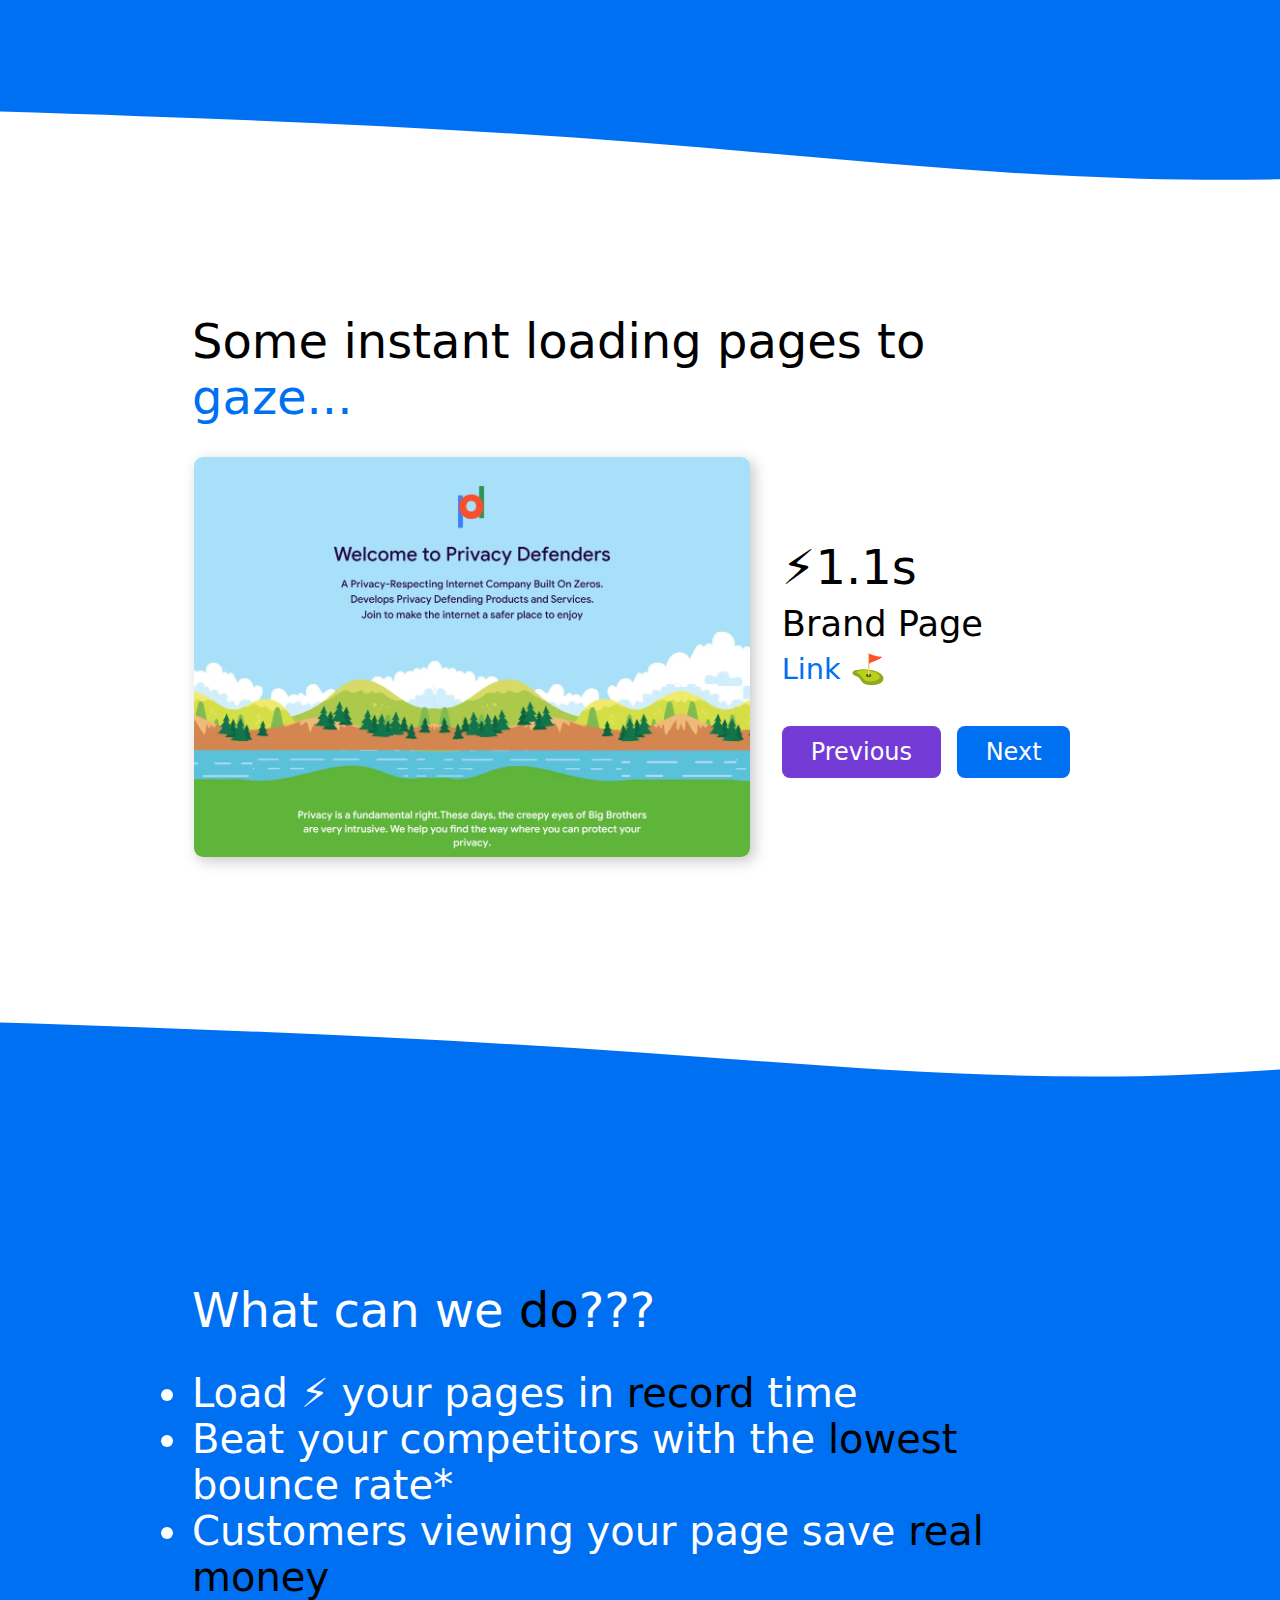
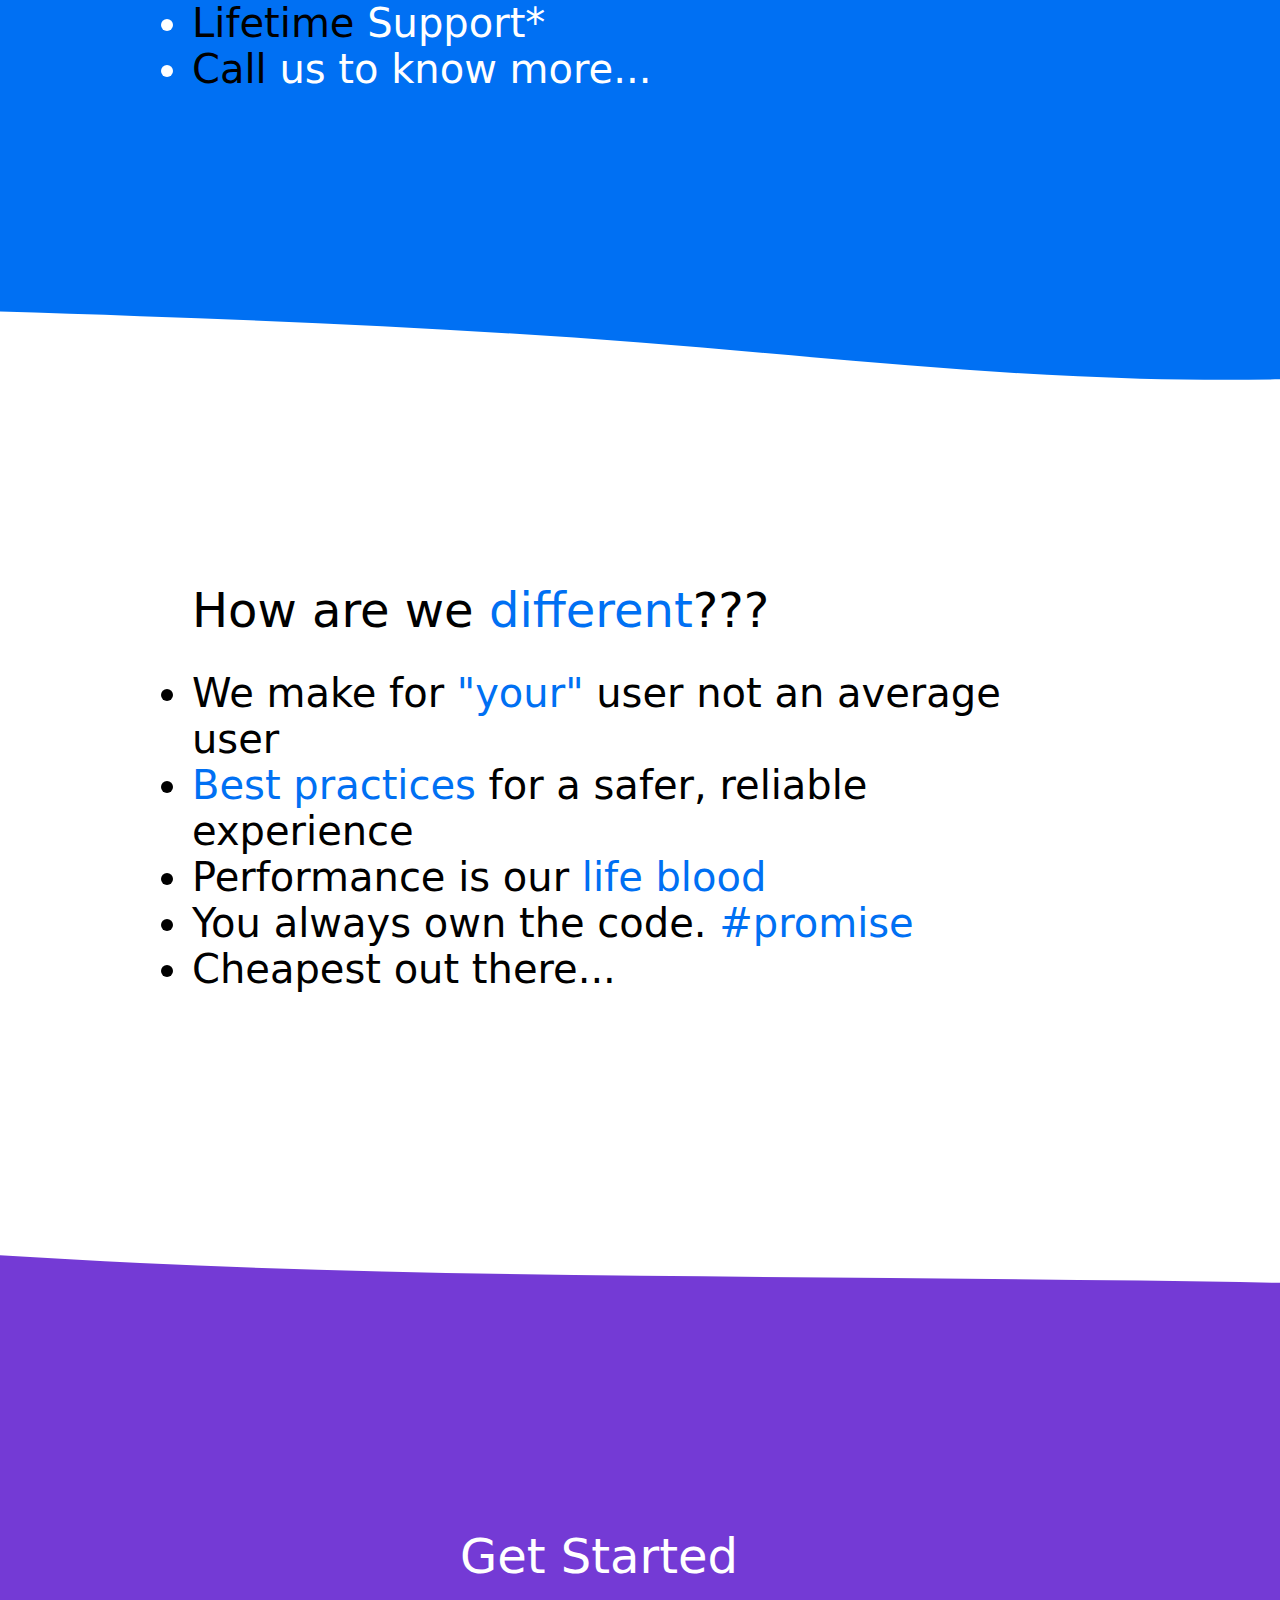
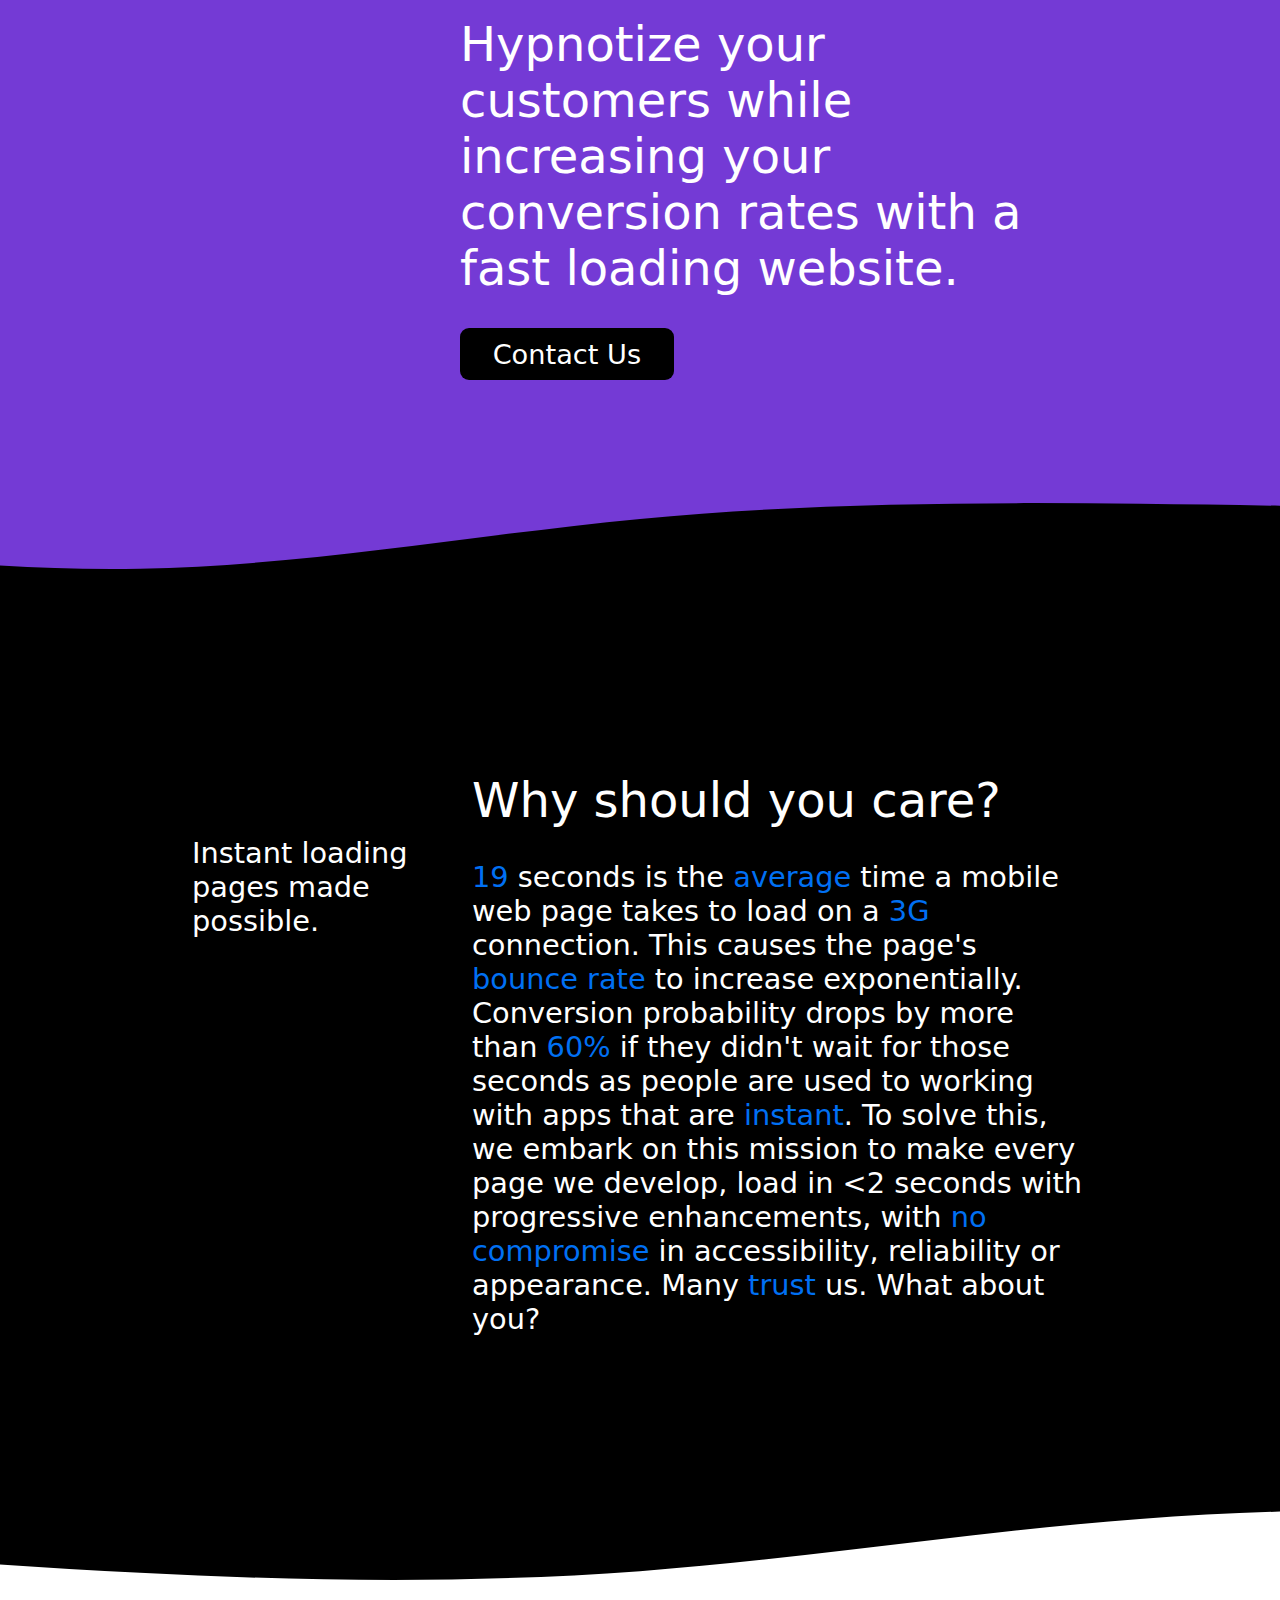
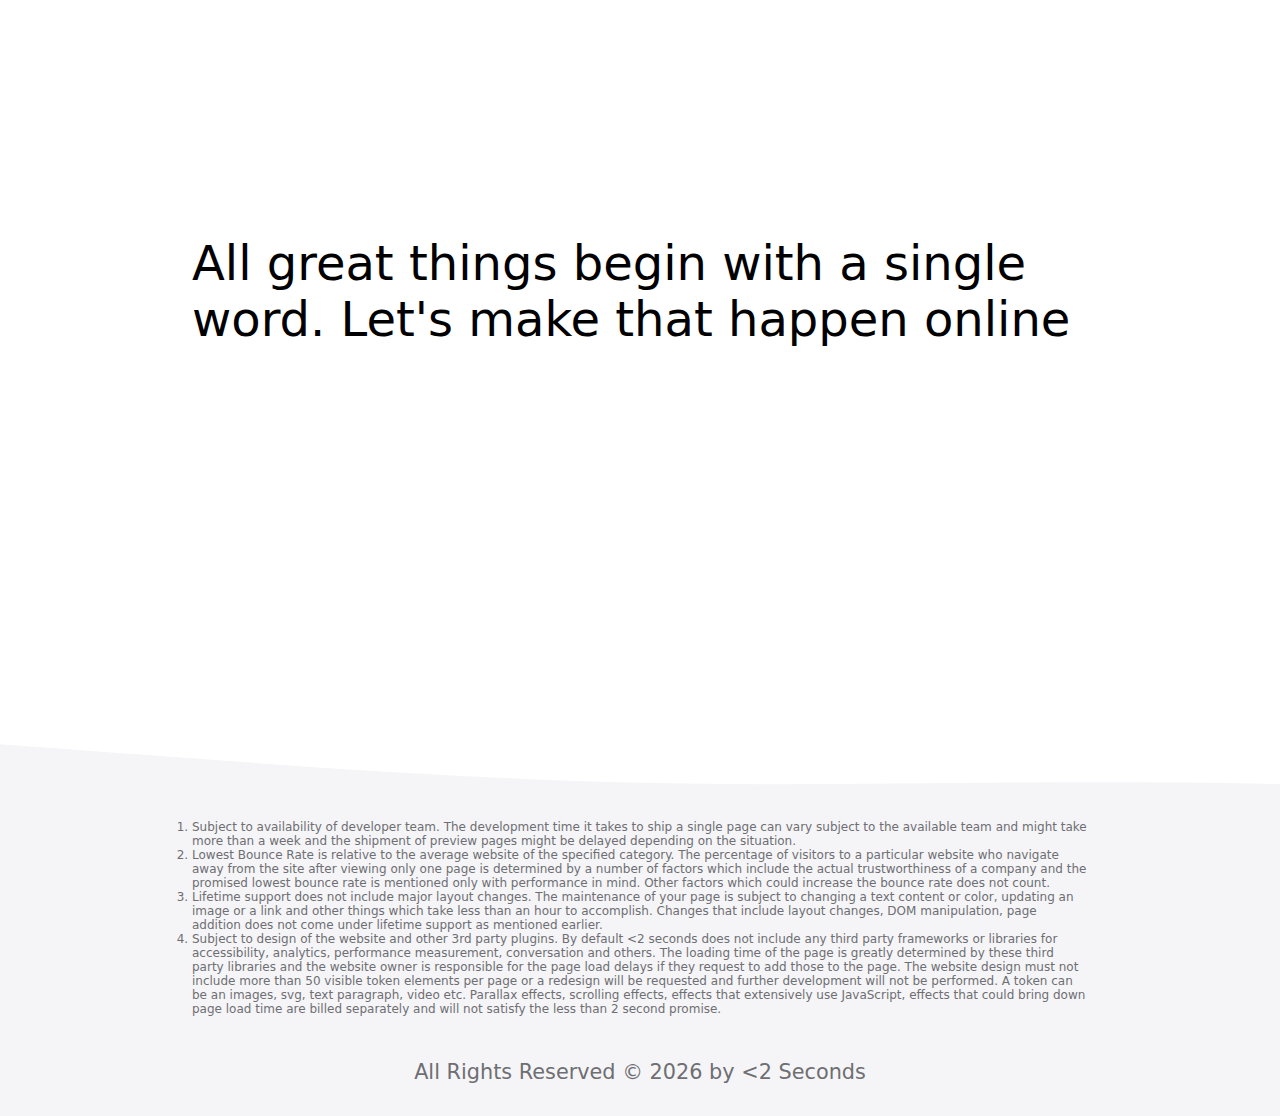
==== commit 827f3171: "Changed order of the web apps" ====
--- a/startPage.html
+++ b/startPage.html
@@ -51,12 +51,12 @@
                 <div class="sitesContainer">
                     <div class="contentPhase">
                         <div class="siteImageContainer">
-                            <img loading="lazy" src="/pages/paint.webp" alt="Paint" height="400" width="556">
+                            <img loading="lazy" src="/pages/privacy.webp" alt="Privacy Defenders" height="400" width="556">
                         </div>
                         <div class="siteInfoContainer">
-                            <span class="pageSpeed">⚡1.2s</span>
-                            <span class="pageType">Landing Page</span>
-                            <a class="pageLocation" rel="noopener noreferrer" href="https://newpaint.netlify.app">Link ⛳</a>
+                            <span class="pageSpeed">⚡1.1s</span>
+                            <span class="pageType">Brand Page</span>
+                            <a class="pageLocation" rel="noopener noreferrer" href="https://privacydefenders.pages.dev">Link ⛳</a>
                             <div class="controlPhase">
                                 <button type="button" class="prevButton" data-prev="1" aria-label="prev">Previous</button>
                                 <button type="button" class="nextButton" data-prev="1" aria-label="next">Next</button>
@@ -146,21 +146,21 @@
                 </div>
             </div>
         </div>
-        <div class="secondSlide flexCenterAll">
+        <div class="secondSlide flexCenterAll goodThingsHappen">
             <div class="slideContent">
                 <span class="flashLine">All great things begin with a single word. Let's make that happen online</span>
                 <div class="contactLogos">
-                    <a href="https://facebook.com/tharunoptimus" rel="noopener noreferrer">
-                        <img loading="lazy" src="/icons/facebook.svg" alt="Facebook" height="90" width="90">
+                    <a href="mailto:vinokrish001@gmail.com" rel="noopener noreferrer" >
+                        <img loading="lazy" src="/icons/gmail.svg" alt="Mail" height="90" width="90">
                     </a>
-                    <a href="https://instagram.com/tharunoptimus" rel="noopener noreferrer">
-                        <img loading="lazy" src="/icons/instagram.svg" alt="instagram" height="90" width="90">
+                    <a href="https://www.instagram.com/ft.krrish/" rel="noopener noreferrer" >
+                        <img loading="lazy" src="/icons/instagram.svg" alt="Mail" height="90" width="90">
                     </a>
-                    <a href="https://github.com/tharunoptimus" rel="noopener noreferrer">
-                        <img loading="lazy" src="/icons/github.svg" alt="github" height="90" width="90">
+                    <a href="mailto:tharunoptimus@proton.me" rel="noopener noreferrer" >
+                        <img loading="lazy" src="/icons/protonmail.svg" alt="Mail" height="65" width="65" class="proton">
                     </a>
-                    <a href="mailto:tharunoptimus@proton.me" rel="noopener noreferrer">
-                        <img loading="lazy" src="/icons/outlook.svg" alt="Mail" height="90" width="90">
+                    <a href="https://github.com/tharunoptimus" rel="noopener noreferrer" >
+                        <img loading="lazy" src="/icons/github.svg" alt="Mail" height="90" width="90">
                     </a>
                 </div>
             </div>
--- a/style.css
+++ b/style.css
@@ -611,6 +611,10 @@
     }
 }
 
+.proton {
+    padding: 0 0.5em;
+}
+
 .asterisk {
     padding-left: 0;
     font-size: 0.75rem;
